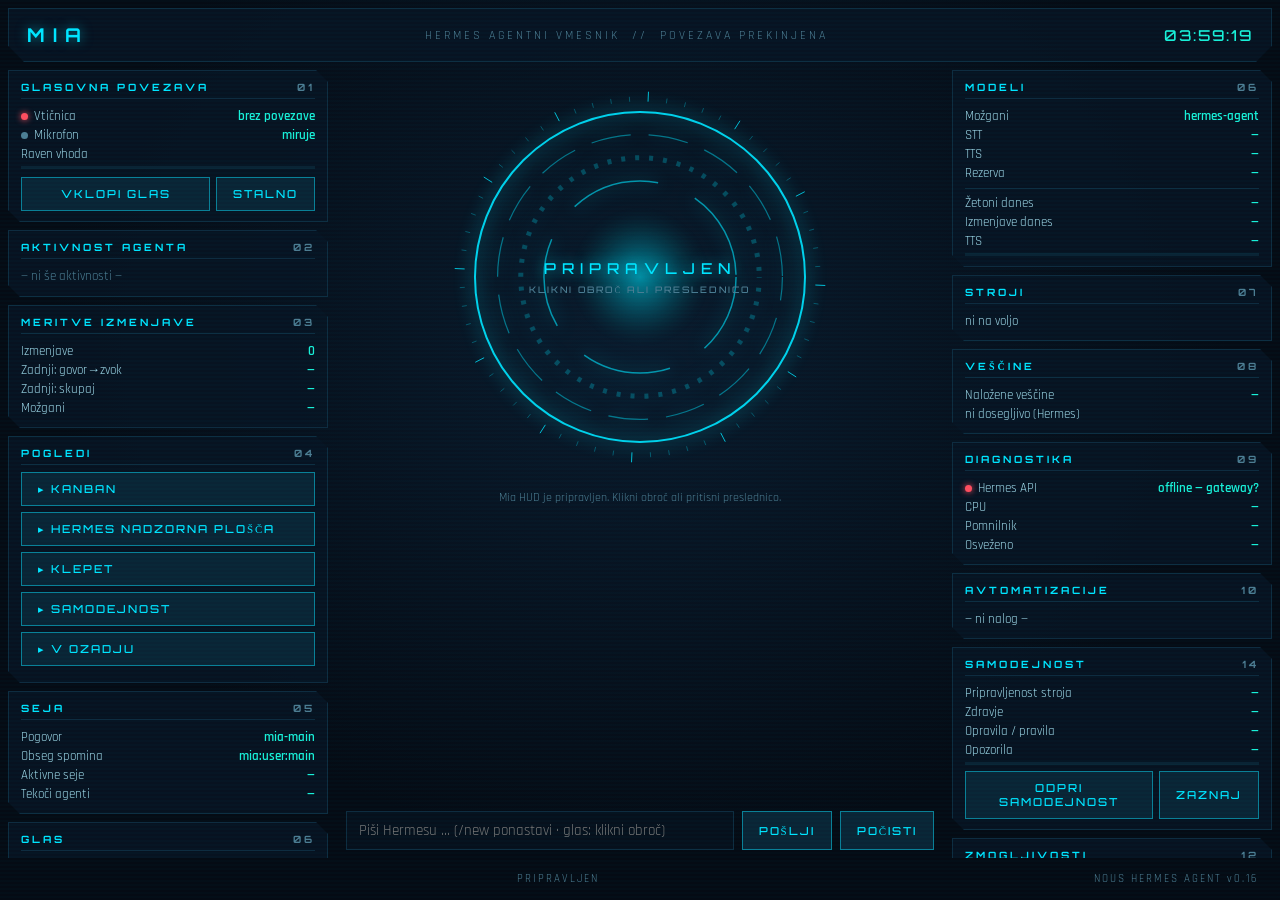
==== server/hud/index.html @ 39a598ee "Background: find and close panels/windows the server did not track A media panel lives in the browse" ====
<!DOCTYPE html>
<html lang="sl">
<head>
<meta charset="utf-8">
<meta name="viewport" content="width=device-width, initial-scale=1">
<title>MIA</title>
<meta name="apple-mobile-web-app-capable" content="yes">
<meta name="apple-mobile-web-app-status-bar-style" content="black-translucent">
<meta name="apple-mobile-web-app-title" content="MIA">
<meta name="theme-color" content="#050b14">
<link rel="stylesheet" href="fonts/fonts.css">
<style>
:root{
  --bg:#050b14; --panel:#081523cc; --line:#0e2c40;
  --cyan:#00e5ff; --cyan-dim:#0a7f96; --teal:#19f0d8;
  --amber:#ffb300; --red:#ff4d5e; --txt:#9fd8e8; --txt-dim:#4d7d92;
}
*{box-sizing:border-box;margin:0;padding:0}
html,body{height:100%}
body{
  background:radial-gradient(ellipse at 50% 38%, #0a1a2c 0%, var(--bg) 65%);
  color:var(--txt); font-family:'Rajdhani',sans-serif; overflow:hidden;
}
body::after{ /* scanlines */
  content:""; position:fixed; inset:0; pointer-events:none; z-index:9;
  background:repeating-linear-gradient(0deg, transparent 0 2px, #00e5ff05 2px 4px);
}
#grid{display:grid; grid-template-columns:320px 1fr 320px; grid-template-rows:54px 1fr 26px; height:100vh; gap:8px; padding:8px}
header{
  grid-column:1/4; display:flex; align-items:center; justify-content:space-between;
  border:1px solid var(--line); background:var(--panel); padding:0 18px;
  clip-path:polygon(0 0,100% 0,100% 70%,calc(100% - 16px) 100%,16px 100%,0 70%);
}
header h1{font-family:'Orbitron'; font-size:19px; letter-spacing:8px; color:var(--cyan); text-shadow:0 0 12px #00e5ff88}
header .sub{font-size:12px; letter-spacing:3px; color:var(--txt-dim)}
#clock{font-family:'Orbitron'; font-size:15px; letter-spacing:2px; color:var(--teal)}
.col{display:flex; flex-direction:column; gap:8px; overflow-y:auto; scrollbar-width:thin; scrollbar-color:var(--line) transparent}
.panel{
  border:1px solid var(--line); background:var(--panel); padding:10px 12px; position:relative;
  clip-path:polygon(0 0,calc(100% - 12px) 0,100% 12px,100% 100%,12px 100%,0 calc(100% - 12px));
}
.panel h2{
  font-family:'Orbitron'; font-size:10px; letter-spacing:3px; color:var(--cyan);
  border-bottom:1px solid var(--line); padding-bottom:5px; margin-bottom:7px;
  display:flex; justify-content:space-between;
}
.panel h2 .num{color:var(--txt-dim)}
.kv{display:flex; justify-content:space-between; font-size:13px; padding:1.5px 0}
.kv b{color:var(--teal); font-weight:600; text-align:right; max-width:60%; overflow:hidden; text-overflow:ellipsis; white-space:nowrap}
.ok{color:var(--teal)} .warn{color:var(--amber)} .err{color:var(--red)}
.dot{display:inline-block;width:7px;height:7px;border-radius:50%;margin-right:6px;background:var(--txt-dim)}
.dot.on{background:var(--teal); box-shadow:0 0 6px var(--teal)}
.dot.off{background:var(--red); box-shadow:0 0 6px var(--red)}
#center{display:flex; flex-direction:column; align-items:center; justify-content:flex-start; position:relative; overflow:hidden}
#reactorWrap{position:relative; width:min(46vh,440px); height:min(46vh,440px); cursor:pointer; flex-shrink:0}
#reactor{width:100%; height:100%}
#coreState{
  position:absolute; inset:0; display:flex; flex-direction:column; align-items:center; justify-content:center;
  pointer-events:none; font-family:'Orbitron';
}
#coreState .st{font-size:15px; letter-spacing:6px; color:var(--cyan); text-shadow:0 0 14px #00e5ffaa}
#coreState .hint{font-size:9px; letter-spacing:2px; color:var(--txt-dim); margin-top:6px}
#feed{
  width:100%; max-width:680px; flex:1; overflow-y:auto; margin-top:4px; padding:0 10px;
  display:flex; flex-direction:column; gap:6px; scrollbar-width:thin;
}
.msg{font-size:14.5px; line-height:1.35; padding:7px 11px; border:1px solid var(--line); background:#08152399; max-width:88%}
.msg.you{align-self:flex-end; border-color:#205a6e; color:#cfeefb}
.msg.mia{align-self:flex-start; border-left:2px solid var(--cyan)}
.msg.sys{align-self:center; color:var(--txt-dim); font-size:12px; border:none; background:none; padding:2px}
#chatRow{display:flex; gap:8px; width:100%; max-width:680px; padding:8px 10px}
#chatInput{
  flex:1; background:#06101c; border:1px solid var(--line); color:#cfeefb; padding:9px 12px;
  font-family:'Rajdhani'; font-size:15px; outline:none;
}
#chatInput:focus{border-color:var(--cyan-dim); box-shadow:0 0 8px #00e5ff33}
button.btn{
  background:#0a2435; color:var(--cyan); border:1px solid var(--cyan-dim); padding:9px 16px;
  font-family:'Orbitron'; font-size:11px; letter-spacing:2px; cursor:pointer;
}
button.btn:hover{background:#0e3349; box-shadow:0 0 10px #00e5ff44}
button.btn.danger{color:var(--red); border-color:#7a2a33; background:#240a0e}
button.btn.danger:hover{background:#3a0e15; box-shadow:0 0 10px #ff4d5e55}
button.btn.amber{color:var(--amber); border-color:#7a5a1a; background:#241c0a}
#stopBtn{display:none}
#approvals{position:absolute; top:8px; left:50%; transform:translateX(-50%); z-index:20; width:min(560px,92%); display:flex; flex-direction:column; gap:8px}
.appr{border:1px solid var(--amber); background:#1a1305f2; padding:12px 14px;
  box-shadow:0 0 24px #ffb30044; animation:apprIn .25s ease-out}
@keyframes apprIn{from{transform:translateY(-12px);opacity:0}to{transform:none;opacity:1}}
.appr h3{font-family:'Orbitron'; font-size:11px; letter-spacing:3px; color:var(--amber); margin-bottom:6px}
.appr pre{font-size:12px; color:#ffd98a; white-space:pre-wrap; word-break:break-all; max-height:90px; overflow-y:auto; margin-bottom:9px}
.appr .row{display:flex; gap:10px}
#verifyQueue{position:fixed;right:14px;bottom:44px;z-index:30;width:min(430px,92vw);display:flex;flex-direction:column;gap:8px}
.verify{border:1px solid var(--teal);background:#04181af2;padding:10px 12px;
  box-shadow:0 0 18px #19f0d833;clip-path:polygon(0 0,calc(100% - 10px) 0,100% 10px,100% 100%,10px 100%,0 calc(100% - 10px))}
.verify h3{font-family:'Orbitron';font-size:10px;letter-spacing:2px;color:var(--teal);margin-bottom:5px}
.verify .vreq{font-size:13.5px;color:#cfeefb;margin-bottom:3px}
.verify .vresp{font-size:12.5px;color:var(--txt-dim);margin-bottom:4px;max-height:52px;overflow:hidden}
.verify .vmeta{font-size:10.5px;color:var(--cyan-dim);margin-bottom:7px}
.verify .row{display:flex;gap:8px}
.msg.live{opacity:.65; font-style:italic}
/* ---- pop-up viewer (kanban / dashboard) ---- */
#viewer{position:fixed; inset:0; z-index:40; display:none; align-items:center; justify-content:center;
  background:#02060cd9; backdrop-filter:blur(4px)}
#viewer.open{display:flex}
#viewerBox{width:90%; height:90%; position:relative; background:#050b14;
  border:1px solid var(--cyan-dim); box-shadow:0 0 60px #00e5ff2e, inset 0 0 40px #00e5ff08;
  animation:viewIn .32s cubic-bezier(.2,.9,.3,1.2);
  clip-path:polygon(0 0,calc(100% - 22px) 0,100% 22px,100% 100%,22px 100%,0 calc(100% - 22px))}
@keyframes viewIn{from{transform:scale(.88) translateY(20px);opacity:0}to{transform:none;opacity:1}}
#viewerBar{display:flex; align-items:center; justify-content:space-between; height:40px;
  padding:0 14px; border-bottom:1px solid var(--line); background:#081523}
#viewerBar h3{font-family:'Orbitron'; font-size:12px; letter-spacing:4px; color:var(--cyan);
  text-shadow:0 0 10px #00e5ff66}
#viewerBar .vbtns{display:flex; gap:8px}
#viewerIframe{width:100%; height:calc(100% - 40px); border:0; background:#0a1420}
#viewerBox::before,#viewerBox::after{content:""; position:absolute; width:26px; height:26px;
  border:2px solid var(--cyan); pointer-events:none}
#viewerBox::before{top:-2px; left:-2px; border-right:none; border-bottom:none}
#viewerBox::after{bottom:-2px; right:-2px; border-left:none; border-top:none}
.viewBtn{display:block; width:100%; text-align:left; margin-bottom:6px}

/* ---------------- boot sequence ---------------- */
#boot{position:fixed; inset:0; z-index:100; background:#020509; display:flex;
  flex-direction:column; align-items:center; justify-content:center; transition:opacity .7s}
#boot.done{opacity:0; pointer-events:none}
#boot::after{content:""; position:absolute; inset:0; pointer-events:none;
  background:repeating-linear-gradient(0deg, transparent 0 3px, #00e5ff06 3px 6px)}
#bootLogo{font-family:'Orbitron'; font-size:clamp(22px,5vw,38px); letter-spacing:14px;
  color:var(--cyan); text-shadow:0 0 34px #00e5ff99; animation:bootPulse 1.4s ease-in-out infinite}
#bootSub{font-size:11px; letter-spacing:6px; color:var(--txt-dim); margin-top:10px}
#bootLines{margin-top:30px; font-size:13px; letter-spacing:2px; color:var(--txt-dim);
  width:min(360px,80vw); min-height:140px; font-family:'Rajdhani'}
#bootLines div{opacity:0; animation:lineIn .2s forwards; padding:2px 0}
#bootLines div b{color:var(--teal); float:right}
@keyframes lineIn{to{opacity:1}}
@keyframes bootPulse{50%{opacity:.5}}
body.booting .panel, body.booting header, body.booting footer,
body.booting #chatRow, body.booting #reactorWrap, body.booting #feed{opacity:0}
body.booted .panel{animation:panelIn .55s backwards}
body.booted header{animation:panelIn .4s backwards}
@keyframes panelIn{0%{opacity:0; transform:translateY(10px)}55%{opacity:.45}65%{opacity:.95}
  75%{opacity:.35}85%{opacity:1}100%{opacity:1; transform:none}}

/* ---------------- holographic media panels ---------------- */
#holoStage{position:fixed; inset:0; z-index:38; pointer-events:none;
  perspective:1200px; transform-style:preserve-3d; overflow:hidden}
#grid{transition:transform .45s ease, filter .45s ease}
#grid.dolly{transform:scale(1.02); filter:brightness(.7)}
.holo{position:absolute; pointer-events:auto; transform-style:preserve-3d;
  --enterRotY:-20deg; --bankX:0px;
  width:min(62vw,900px); height:min(58vh,540px);
  left:50%; top:45%; translate:-50% -50%;
  background:#081523f2; border:1px solid var(--cyan-dim);
  box-shadow:0 0 40px #00e5ff33, inset 0 0 60px #00e5ff0a;
  clip-path:polygon(0 0,calc(100% - 18px) 0,100% 18px,100% 100%,18px 100%,0 calc(100% - 18px));
  animation:holoApproach .65s cubic-bezier(.34,1.56,.64,1) both}
.holo.pos-left{left:19%; --enterRotY:38deg; --bankX:-55vw; width:min(31vw,480px); height:min(40vh,380px)}
.holo.pos-right{left:81%; --enterRotY:-38deg; --bankX:55vw; width:min(31vw,480px); height:min(40vh,380px)}
@keyframes holoApproach{
  0%{opacity:0; filter:blur(10px) brightness(2.2);
     transform:translateX(var(--bankX)) translateZ(-800px) rotateX(35deg) rotateY(var(--enterRotY)) scale(.3)}
  55%{opacity:.85; filter:blur(2px) brightness(1.45);
     transform:translateX(calc(var(--bankX)*.15)) translateZ(-160px) rotateX(8deg) rotateY(calc(var(--enterRotY)*.35)) scale(.92)}
  100%{opacity:1; filter:none; transform:translateX(0) translateZ(0) rotateX(0) rotateY(0) scale(1)}}
.holo.idle{animation:holoIdle 4s ease-in-out infinite}
@keyframes holoIdle{
  0%,100%{transform:translateY(0); box-shadow:0 0 40px #00e5ff33, inset 0 0 60px #00e5ff0a}
  50%{transform:translateY(-3px); box-shadow:0 0 54px #00e5ff4d, inset 0 0 60px #00e5ff14}}
.holo.dismiss{animation:holoDismiss .6s cubic-bezier(.55,0,.85,.36) both}
.holo.dismiss .holoContentWrap{filter:saturate(0) brightness(1.6) contrast(1.4)}
@keyframes holoDismiss{
  0%{opacity:1; transform:none; filter:none}
  35%{opacity:.9; filter:blur(1px) brightness(1.5)}
  100%{opacity:0; filter:blur(14px);
    transform:translateX(calc(var(--bankX)*-.3)) translateZ(-900px) rotateX(-25deg) rotateY(calc(var(--enterRotY)*-1)) scale(.25)}}
.holoFrame{position:absolute; inset:0; width:100%; height:100%; pointer-events:none}
.holoFrame rect{fill:none; stroke:var(--cyan); stroke-width:1.5; opacity:.9;
  stroke-dasharray:100; stroke-dashoffset:100; animation:holoTrace .5s linear .15s forwards}
@keyframes holoTrace{to{stroke-dashoffset:0}}
.holoFrame path{fill:none; stroke:var(--cyan); stroke-width:2.5; opacity:0;
  filter:drop-shadow(0 0 5px var(--cyan)); animation:holoCorner .12s steps(2) .55s forwards}
@keyframes holoCorner{to{opacity:1}}
.holoBar{position:absolute; top:0; left:0; right:0; height:30px; z-index:3; display:flex;
  align-items:center; justify-content:space-between; padding:0 12px;
  border-bottom:1px solid var(--line); background:#08152399;
  font-family:'Orbitron'; font-size:10px; letter-spacing:3px; color:var(--cyan)}
.holoBar .hx{cursor:pointer; color:var(--red); font-size:13px; padding:0 4px}
.holoContentWrap{position:absolute; inset:30px 8px 8px 8px; opacity:0;
  animation:holoBodyIn .3s steps(3) .35s forwards; overflow:hidden; background:#050b14}
@keyframes holoBodyIn{0%{opacity:0}45%{opacity:.35}70%{opacity:.85}100%{opacity:1}}
.holoContent{width:100%; height:100%; border:0; object-fit:contain; background:#050b14}
.holoHex{position:absolute; inset:30px 8px 8px 8px; pointer-events:none; opacity:.5;
  background:url("data:image/svg+xml,%3Csvg xmlns='http://www.w3.org/2000/svg' width='28' height='32'%3E%3Cpath d='M14 1 27 8.5v15L14 31 1 23.5v-15z' fill='none' stroke='%2300e5ff' stroke-opacity='.3'/%3E%3C/svg%3E");
  animation:holoHexOut .4s ease .65s forwards}
@keyframes holoHexOut{to{opacity:0}}
.holoScan{position:absolute; inset:30px 8px 8px 8px; pointer-events:none; z-index:2; opacity:0;
  background:linear-gradient(180deg, transparent 0%, #00e5ff22 44%, #00e5ffbb 50%, #00e5ff22 56%, transparent 100%);
  background-size:100% 300%; animation:holoScanSweep .42s linear .33s}
@keyframes holoScanSweep{0%{opacity:1; background-position:0 -100%}100%{opacity:0; background-position:0 200%}}
.holoChroma{position:absolute; inset:0; pointer-events:none; z-index:2; mix-blend-mode:screen;
  opacity:0; animation:holoChromaFlick .38s steps(4) .35s}
.holoChroma.c1{box-shadow:inset 0 0 0 2px #ff00ff66; transform:translateX(2px)}
.holoChroma.c2{box-shadow:inset 0 0 0 2px #00ffff66; transform:translateX(-2px)}
@keyframes holoChromaFlick{0%{opacity:.85}60%{opacity:.4}100%{opacity:0}}
.holoBoot{position:absolute; right:12px; bottom:8px; z-index:3; pointer-events:none;
  font-family:monospace; font-size:9px; line-height:1.3; color:var(--teal);
  text-align:right; opacity:.85; transition:opacity .6s}

/* ---------------- mobile / narrow screens ---------------- */
@media (max-width:880px){
  .holo,.holo.pos-left,.holo.pos-right{width:94vw; height:50vh; left:50%}
  body{overflow-y:auto; overflow-x:hidden}
  #grid{display:flex; flex-direction:column; height:auto; min-height:100dvh; gap:8px}
  header{position:sticky; top:0; z-index:15; flex-shrink:0}
  header h1{font-size:15px; letter-spacing:4px}
  header .sub{display:none}
  #clock{font-size:12px}
  #center{order:1; min-height:0}
  #reactorWrap{width:min(62vw,260px); height:min(62vw,260px)}
  #coreState .st{font-size:12px; letter-spacing:4px}
  #coreState .hint{font-size:8px}
  #feed{max-height:34dvh; min-height:90px}
  .col{order:2; overflow:visible; flex-shrink:0}
  .col:last-of-type{order:3}
  footer{order:4; flex-shrink:0; padding:6px 14px}
  #viewerBox{width:97%; height:94%}
  #approvals{width:94%}
}
#activity{max-height:150px; overflow-y:auto; font-size:12.5px}
#activity div{padding:2px 0; color:var(--txt-dim)}
#activity div b{color:var(--amber)}
#skillsList,#jobsList{max-height:130px; overflow-y:auto; font-size:12.5px}
#toolsetList{max-height:170px; overflow-y:auto; scrollbar-width:thin}
#skillsList div,#jobsList div{padding:1.5px 0; white-space:nowrap; overflow:hidden; text-overflow:ellipsis}
footer{
  grid-column:1/4; display:flex; align-items:center; justify-content:space-between;
  font-size:11px; letter-spacing:2px; color:var(--txt-dim); padding:0 14px;
}
.bar{height:3px; background:#0a2435; margin-top:3px}
.bar i{display:block; height:100%; background:linear-gradient(90deg,var(--cyan-dim),var(--cyan)); width:0%; transition:width .4s}

/* ---------------- calibration overlay ---------------- */
#calibOverlay{position:fixed;inset:0;z-index:120;display:none;align-items:center;justify-content:center;
  background:rgba(2,5,9,.82);backdrop-filter:blur(4px)}
#calibOverlay.open{display:flex}
#calibBox{width:min(560px,92vw);border:1px solid var(--cyan-dim);background:#06111df2;padding:22px 24px;
  box-shadow:0 0 40px #00e5ff33;clip-path:polygon(0 0,calc(100% - 16px) 0,100% 16px,100% 100%,16px 100%,0 calc(100% - 16px))}
#calibBox h3{font-family:'Orbitron';font-size:13px;letter-spacing:4px;color:var(--cyan);margin-bottom:10px}
#calibStage{font-family:'Orbitron';font-size:11px;letter-spacing:2px;color:var(--teal);margin-bottom:8px}
#calibPrompt{font-size:17px;line-height:1.4;color:#cfeefb;margin-bottom:12px}
#calibMeta{font-size:12px;color:var(--txt-dim);margin-top:8px}
#calibBox .bar{height:7px;margin-top:12px}
#calibBox .row{display:flex;gap:8px;margin-top:16px}
</style>
</head>
<body>
<div id="pinGate" style="display:none; position:fixed; inset:0; z-index:200; background:#020509f2;
  flex-direction:column; align-items:center; justify-content:center; gap:14px">
  <div style="font-family:'Orbitron'; font-size:18px; letter-spacing:8px; color:var(--cyan); text-shadow:0 0 20px #00e5ff88">KODA DOSTOPA</div>
  <input id="pinInput" type="password" autocomplete="off" style="background:#06101c; border:1px solid var(--cyan-dim);
    color:#cfeefb; padding:10px 14px; font-family:'Orbitron'; font-size:16px; letter-spacing:4px; text-align:center; width:240px; outline:none">
  <button class="btn" id="pinBtn">PRIJAVA</button>
  <div id="pinMsg" style="font-size:12px; color:var(--txt-dim); letter-spacing:2px">&nbsp;</div>
</div>
<div id="boot">
  <div id="bootLogo">MIA</div>
  <div id="bootSub">HERMES NEVRALNI VMESNIK</div>
  <div id="bootLines"></div>
</div>
<div id="grid">
  <header>
    <h1>MIA</h1>
    <div class="sub">HERMES AGENTNI VMESNIK &nbsp;//&nbsp; <span id="connState">POVEZAVA PREKINJENA</span></div>
    <div id="clock">--:--:--</div>
  </header>

  <!-- LEFT COLUMN -->
  <div class="col">
    <div class="panel"><h2><span>GLASOVNA POVEZAVA</span><span class="num">01</span></h2>
      <div class="kv"><span><span class="dot" id="wsDot"></span>Vtičnica</span><b id="wsState">brez povezave</b></div>
      <div class="kv"><span><span class="dot" id="micDot"></span>Mikrofon</span><b id="micState">miruje</b></div>
      <div class="kv"><span>Raven vhoda</span><b>&nbsp;</b></div>
      <div class="bar"><i id="levelBar"></i></div>
      <div style="margin-top:8px; display:flex; gap:6px">
        <button class="btn" id="talkBtn" style="flex:1">VKLOPI GLAS</button>
        <button class="btn" id="contBtn" title="neprestano poslušanje z budnico »Mia«">STALNO</button>
        <button class="btn danger" id="stopBtn">■ USTAVI</button>
      </div>
    </div>
    <div class="panel"><h2><span>AKTIVNOST AGENTA</span><span class="num">02</span></h2>
      <div id="activity"><div>— ni še aktivnosti —</div></div>
    </div>
    <div class="panel"><h2><span>MERITVE IZMENJAVE</span><span class="num">03</span></h2>
      <div class="kv"><span>Izmenjave</span><b id="mTurns">0</b></div>
      <div class="kv"><span>Zadnji: govor→zvok</span><b id="mFirst">—</b></div>
      <div class="kv"><span>Zadnji: skupaj</span><b id="mTotal">—</b></div>
      <div class="kv"><span>Možgani</span><b id="mBrain">—</b></div>
    </div>
    <div class="panel"><h2><span>POGLEDI</span><span class="num">04</span></h2>
      <button class="btn viewBtn" onclick="openView('KANBAN','/kanban')">▸ KANBAN</button>
      <button class="btn viewBtn" onclick="openView('HERMES DASHBOARD','/')">▸ HERMES NADZORNA PLOŠČA</button>
      <button class="btn viewBtn" onclick="openView('CHAT','/chat')">▸ KLEPET</button>
      <button class="btn viewBtn" onclick="openView('SAMODEJNOST','/hud/autonomy.html')">▸ SAMODEJNOST</button>
      <button class="btn viewBtn" onclick="openView('V OZADJU','/hud/background.html')">▸ V OZADJU</button>
    </div>
    <div class="panel"><h2><span>SEJA</span><span class="num">05</span></h2>
      <div class="kv"><span>Pogovor</span><b>mia-main</b></div>
      <div class="kv"><span>Obseg spomina</span><b>mia:user:main</b></div>
      <div class="kv"><span>Aktivne seje</span><b id="hSessions">—</b></div>
      <div class="kv"><span>Tekoči agenti</span><b id="hAgents">—</b></div>
    </div>
    <div class="panel"><h2><span>GLAS</span><span class="num">06</span></h2>
      <div style="padding:8px 2px 2px">
        <input type="range" id="pitchSlider" min="70" max="240" step="2" value="88"
               style="width:100%;accent-color:var(--amber);cursor:pointer">
        <div style="display:flex;justify-content:space-between;align-items:baseline;
                    font-family:'Rajdhani';font-size:12px;color:var(--txt-dim);margin-top:4px">
          <span>70 Hz</span>
          <b id="pitchVal" style="color:var(--amber);font-size:14px;letter-spacing:1px">88 Hz · izvirni</b>
          <span>240 Hz</span>
        </div>
        <div style="font-family:'Rajdhani';font-size:11px;color:var(--txt-dim);margin-top:2px">
          velja od naslednjega stavka naprej
        </div>
      </div>
    </div>
  </div>

  <!-- CENTER -->
  <div id="center">
    <div id="approvals"></div>
    <div id="reactorWrap" title="Click to talk">
      <canvas id="reactor"></canvas>
      <div id="coreState"><div class="st" id="stateLabel">PRIPRAVLJEN</div><div class="hint" id="stateHint">KLIKNI OBROČ ALI PRESLEDNICO</div></div>
    </div>
    <div id="feed"></div>
    <div id="chatRow">
      <input id="chatInput" placeholder="Piši Hermesu … (/new ponastavi · glas: klikni obroč)" autocomplete="off">
      <button class="btn" id="sendBtn">POŠLJI</button>
      <button class="btn" id="clearBtn" title="Clear the visible chat (history stays in Hermes)">POČISTI</button>
    </div>
  </div>

  <!-- RIGHT COLUMN -->
  <div class="col">
    <div class="panel"><h2><span>MODELI</span><span class="num">06</span></h2>
      <div class="kv"><span>Možgani</span><b id="mBrainName">hermes-agent</b></div>
      <div class="kv"><span>STT</span><b id="mStt">—</b></div>
      <div class="kv"><span>TTS</span><b id="mTts">—</b></div>
      <div class="kv" id="mFallbackRow"><span>Rezerva</span><b id="mFallback">—</b></div>
      <div style="border-top:1px solid var(--line); margin:6px 0 4px"></div>
      <div class="kv"><span>Žetoni danes</span><b id="uTok">—</b></div>
      <div class="kv" id="uCostRow" style="display:none"><span>Ocena stroškov danes</span><b id="uCost">—</b></div>
      <div class="kv"><span>Izmenjave danes</span><b id="uTurns">—</b></div>
      <div class="kv"><span>TTS</span><b id="uTts">—</b></div>
      <div class="bar"><i id="ttsBar"></i></div>
    </div>
    <div class="panel"><h2><span>STROJI</span><span class="num">07</span></h2>
      <div id="machinesList"><div class="kv"><span>nalaganje …</span></div></div>
    </div>
    <div class="panel"><h2><span>VEŠČINE</span><span class="num">08</span></h2>
      <div class="kv"><span>Naložene veščine</span><b id="skillCount">—</b></div>
      <div id="skillsList"></div>
    </div>
    <div class="panel"><h2><span>DIAGNOSTIKA</span><span class="num">09</span></h2>
      <div class="kv"><span><span class="dot" id="apiDot"></span>Hermes API</span><b id="apiState">—</b></div>
      <div class="kv"><span>CPU</span><b id="hCpu">—</b></div>
      <div class="kv"><span>Pomnilnik</span><b id="hMem">—</b></div>
      <div class="kv"><span>Osveženo</span><b id="hWhen">—</b></div>
    </div>
    <div class="panel"><h2><span>AVTOMATIZACIJE</span><span class="num">10</span></h2>
      <div id="jobsList"><div>— ni nalog —</div></div>
    </div>
    <div class="panel"><h2><span>SAMODEJNOST</span><span class="num">14</span></h2>
      <div class="kv"><span>Pripravljenost stroja</span><b id="autoScore">—</b></div>
      <div class="kv"><span>Zdravje</span><b id="autoHealth">—</b></div>
      <div class="kv"><span>Opravila / pravila</span><b id="autoJobs">—</b></div>
      <div class="kv"><span>Opozorila</span><b id="autoAlerts">—</b></div>
      <div class="bar"><i id="autoBar" style="width:0%"></i></div>
      <div style="display:flex;gap:6px;margin-top:6px">
        <button class="btn" style="flex:1" onclick="openView('SAMODEJNOST','/hud/autonomy.html')">ODPRI SAMODEJNOST</button>
        <button class="btn" id="autoRefreshBtn" title="znova zaznaj stroj in osveži urnik">ZAZNAJ</button>
      </div>
    </div>
    <div class="panel"><h2><span>ZMOGLJIVOSTI</span><span class="num">12</span></h2>
      <div class="kv"><span>Potrjene/naučene</span><b id="capConfirmed">—</b></div>
      <div class="kv"><span>Zaznane</span><b id="capDetected">—</b></div>
      <div class="kv"><span>Prazne</span><b id="capEmpty">—</b></div>
      <div class="kv"><span>Nepodprte</span><b id="capUnsupported">—</b></div>
      <div class="bar"><i id="capBar" style="width:0%"></i></div>
      <div style="display:flex;gap:6px;margin-top:6px">
        <button class="btn" style="flex:1" onclick="openView('ZMOGLJIVOSTI','/hud/capabilities.html')">ODPRI SEZNAM</button>
        <button class="btn" id="capRefreshBtn" title="znova zaznaj orodja">OSVEŽI</button>
      </div>
    </div>
    <div class="panel"><h2><span>NASTAVITVE</span><span class="num">13</span></h2>
      <div class="kv"><span>Stroga budnica</span><b id="setStrict">—</b></div>
      <div class="kv"><span>Prag govorca</span><b id="setThreshold">—</b></div>
      <div class="kv"><span>Preverjanje</span><b id="setVerify">—</b></div>
      <div class="kv"><span>Kalibracija</span><b id="setCalib">—</b></div>
      <div style="display:flex;gap:6px;margin-top:6px">
        <button class="btn" style="flex:1" onclick="openView('NASTAVITVE','/hud/settings.html')">ODPRI NASTAVITVE</button>
        <button class="btn" id="setCalibBtn" title="kalibriraj glas po oddaljenosti">KALIBRIRAJ</button>
      </div>
    </div>
    <div class="panel"><h2><span>SPOMIN IN ZNANJE</span><span class="num">11</span></h2>
      <div class="kv"><span>Epizode</span><b id="lEpisodes">—</b></div>
      <div class="kv"><span>Recepti</span><b id="lRecipes">—</b></div>
      <div class="kv"><span>Napake</span><b id="lMistakes">—</b></div>
      <div class="kv"><span>Navade</span><b id="lHabits">—</b></div>
      <div class="kv"><span>Veščine</span><b id="lSkills">—</b></div>
      <div class="kv"><span>Za potrditev</span><b id="lPending">—</b></div>
      <div id="lTop" style="font-size:12.5px;max-height:86px;overflow-y:auto;margin-top:4px;color:var(--txt-dim)">—</div>
      <div style="display:flex;gap:6px;margin-top:6px">
        <button class="btn" style="flex:1" onclick="openView('ZNANJE','/hud/learning.html')">ODPRI ZNANJE</button>
        <button class="btn" id="lMineBtn" title="takoj izkoplji navade in osveži indeks">OSVEŽI</button>
      </div>
    </div>
  </div>

  <div id="holoStage"></div>

  <div id="calibOverlay">
    <div id="calibBox">
      <h3>KALIBRACIJA GLASU PO ODDALJENOSTI</h3>
      <div id="calibStage">—</div>
      <div id="calibPrompt">Mia se mora naučiti tvoj glas od blizu, s sredine sobe in od daleč.</div>
      <div class="bar"><i id="calibBar" style="width:0%"></i></div>
      <div id="calibMeta">—</div>
      <div class="row">
        <button class="btn" id="calibStart">ZAČNI KALIBRACIJO</button>
        <button class="btn danger" id="calibCancel">PREKINI</button>
      </div>
    </div>
  </div>

  <div id="verifyQueue"></div>

  <div id="viewer">
    <div id="viewerBox">
      <div id="viewerBar">
        <h3 id="viewerTitle">KANBAN</h3>
        <div class="vbtns">
          <button class="btn" id="viewerPop">ODPRI ZAVIHEK</button>
          <button class="btn danger" id="viewerClose">✕ CLOSE</button>
        </div>
      </div>
      <iframe id="viewerIframe" src="about:blank" title="view"></iframe>
    </div>
  </div>

  <footer>
    <span></span>
    <span id="footMsg">PRIPRAVLJEN</span>
    <span>NOUS HERMES AGENT v0.16</span>
  </footer>
</div>

<script>
"use strict";
/* ============================== state ============================== */
const CONV = "mia-main";
let ws=null, wsReady=false, capturing=false, continuous=false, state="standby";
let autoListen=true;  // continuous listening re-arms itself on every (re)connect until the user turns it off
let lastFrameAt=0, micWarned=false;
let audioCtx=null, workletNode=null, mediaStream=null, srcNode=null;
let playhead=0, activeSources=[], leftoverByte=null, audioArrived=false;
let level=0, turns=0;

const $=id=>document.getElementById(id);
const esc=v=>String(v??"").replace(/[&<>"']/g,c=>({"&":"&amp;","<":"&lt;",">":"&gt;",'"':"&quot;","'":"&#39;"}[c]));
const feed=$("feed");

/* ============================== clock ============================== */
setInterval(()=>{const d=new Date();$("clock").textContent=d.toTimeString().slice(0,8)},500);

/* ============================== reactor ============================ */
const cv=$("reactor"), ctx=cv.getContext("2d");
const RDPR=Math.min(window.devicePixelRatio||1,2);
function sizeCanvas(){const r=cv.parentElement.getBoundingClientRect();cv.width=r.width*RDPR;cv.height=r.height*RDPR}
sizeCanvas(); addEventListener("resize",sizeCanvas);
let rot=0;
const STATE_STYLE={
  standby:{speed:.15,color:"#00e5ff",glow:18,pulse:0},
  listening:{speed:.5,color:"#19f0d8",glow:30,pulse:1},
  thinking:{speed:1.6,color:"#ffb300",glow:26,pulse:.4},
  tool:{speed:2.4,color:"#ffb300",glow:32,pulse:.6},
  speaking:{speed:.7,color:"#00e5ff",glow:34,pulse:.8},
  error:{speed:.05,color:"#ff4d5e",glow:22,pulse:0},
};
function drawRing(cx,cy,r,w,color,alpha,dash,offset){
  ctx.beginPath(); ctx.strokeStyle=color; ctx.globalAlpha=alpha; ctx.lineWidth=w;
  if(dash)ctx.setLineDash(dash); else ctx.setLineDash([]);
  ctx.lineDashOffset=offset||0;
  ctx.arc(cx,cy,r,0,Math.PI*2); ctx.stroke(); ctx.globalAlpha=1; ctx.setLineDash([]);
}
function frame(t){
  requestAnimationFrame(frame);
  if(document.hidden)return;
  const s=STATE_STYLE[state]||STATE_STYLE.standby;
  rot+=s.speed;
  const W=cv.width,H=cv.height,cx=W/2,cy=H/2;
  const base=Math.min(W,H)*0.40;
  ctx.clearRect(0,0,W,H);
  ctx.shadowColor=s.color; ctx.shadowBlur=s.glow*RDPR;
  const pulse=1+Math.sin(t/300)*0.012*(1+s.pulse*3)+(state==="listening"?level*0.10:0);
  drawRing(cx,cy,base*pulse,2*RDPR,s.color,.9);
  drawRing(cx,cy,base*.86,1.2*RDPR,s.color,.45,[40,18],rot*2);
  drawRing(cx,cy,base*.72,5*RDPR,s.color,.25,[4,10],-rot*3);
  drawRing(cx,cy,base*.58,1.5*RDPR,s.color,.6,[90,40],rot*1.2);
  // ticks
  ctx.shadowBlur=0;
  for(let i=0;i<60;i++){
    const a=(i/60)*Math.PI*2+rot/180;
    const r1=base*1.06,r2=base*(i%5===0?1.12:1.09);
    ctx.beginPath(); ctx.strokeStyle=s.color; ctx.globalAlpha=i%5===0?.8:.3;
    ctx.lineWidth=RDPR;
    ctx.moveTo(cx+Math.cos(a)*r1,cy+Math.sin(a)*r1);
    ctx.lineTo(cx+Math.cos(a)*r2,cy+Math.sin(a)*r2); ctx.stroke();
  }
  ctx.globalAlpha=1;
  // core
  ctx.shadowColor=s.color; ctx.shadowBlur=40*RDPR;
  const g=ctx.createRadialGradient(cx,cy,0,cx,cy,base*.42);
  g.addColorStop(0,s.color+"55"); g.addColorStop(1,"transparent");
  ctx.fillStyle=g; ctx.beginPath(); ctx.arc(cx,cy,base*.42,0,Math.PI*2); ctx.fill();
  ctx.shadowBlur=0;
}
requestAnimationFrame(frame);

function setState(st,label,hint){
  state=st;
  $("stateLabel").textContent=label;
  if(hint!==undefined)$("stateHint").textContent=hint;
}

/* ============================== feed =============================== */
function addMsg(cls,text){
  const d=document.createElement("div"); d.className="msg "+cls; d.textContent=text;
  feed.appendChild(d); feed.scrollTop=feed.scrollHeight;
  while(feed.children.length>80)feed.removeChild(feed.firstChild);
  return d;
}
function addActivity(text,toolName,preview){
  const a=$("activity");
  if(a.firstChild&&a.firstChild.textContent.startsWith("—"))a.innerHTML="";
  const d=document.createElement("div");
  const esc=s=>String(s||"").replace(/[<>&]/g,c=>({"<":"&lt;",">":"&gt;","&":"&amp;"}[c]));
  d.innerHTML=toolName?`▸ tool <b>${esc(toolName)}</b> <span style="opacity:.7">${esc((preview||"").slice(0,60))}</span>`:`▸ ${esc(text)}`;
  a.prepend(d); while(a.children.length>40)a.removeChild(a.lastChild);
}

/* live partial transcript bubble */
let liveEl=null, currentRun=null;
function showLive(text){
  if(!text)return;
  if(!liveEl){liveEl=addMsg("you live","");}
  liveEl.textContent=text; feed.scrollTop=feed.scrollHeight;
}
function clearLive(){ if(liveEl){liveEl.remove(); liveEl=null;} }
function showStop(on){ $("stopBtn").style.display=on?"block":"none"; }
function stopRun(){
  stopPlayback();
  if(wsReady)ws.send(JSON.stringify({type:"stop_run"}));
  showStop(false);
}

/* approval cards */
function showApproval(e){
  const data=e.data||{};
  const esc=s=>String(s||"").replace(/[<>&]/g,c=>({"<":"&lt;",">":"&gt;","&":"&amp;"}[c]));
  const id=data.approval_id||data.id||"";
  const desc=data.preview||data.command||data.description||JSON.stringify(data).slice(0,300);
  const card=document.createElement("div"); card.className="appr";
  card.innerHTML=`<h3>⚠ POTREBNA ODOBRITEV</h3><pre>${esc(desc)}</pre>
    <div class="row"><button class="btn">DOVOLI</button><button class="btn danger">ZAVRNI</button></div>`;
  const [allowB,denyB]=card.querySelectorAll("button");
  const send=dec=>{ if(wsReady)ws.send(JSON.stringify({type:"approval_decision",run_id:e.run_id||currentRun,approval_id:id,decision:dec})); card.remove(); };
  allowB.onclick=()=>send("allow"); denyB.onclick=()=>send("deny");
  $("approvals").appendChild(card);
  addActivity("approval requested");
}

/* ============================== calibration ======================== */
let calibActive=false, calibTimer=null, calibGotState=false;
function showCalib(show){ $("calibOverlay").classList.toggle("open",!!show); }
function calibPromptUI(e){
  calibGotState=true;
  capturing=false;
  $("calibStage").textContent=(e.label||e.stage||"—").toUpperCase();
  $("calibPrompt").textContent=e.prompt||"";
  $("calibBar").style.width="0%";
  $("calibMeta").textContent="Mia govori … poslušaj in počakaj na znak GOVORI ZDAJ.";
  $("calibStart").style.display="none";
  $("calibCancel").style.display="";
  calibActive=true; showCalib(true);
  if(calibTimer){clearInterval(calibTimer);calibTimer=null}
  setState("speaking","KALIBRACIJA","MIA GOVORI — POČAKAJ");
}
function calibCaptureUI(e){
  calibGotState=true;
  capturing=true;
  $("calibStage").textContent="GOVORI ZDAJ — "+(e.label||e.stage||"").toUpperCase();
  $("calibPrompt").textContent=e.prompt||"";
  $("calibStart").style.display="none";
  $("calibCancel").style.display="";
  calibActive=true; showCalib(true);
  if(calibTimer)clearInterval(calibTimer);
  const secs=Number(e.seconds||0), started=Date.now();
  const tick=()=>{
    if(!calibActive||!capturing){clearInterval(calibTimer);calibTimer=null;return}
    const p=secs?Math.min(100,Math.round((Date.now()-started)/(secs*1000)*100)):0;
    $("calibBar").style.width=p+"%";
    $("calibMeta").textContent=`posnetek ${e.index||"?"} / ${e.total||"?"} · ${secs} s · ${p}%`;
  };
  tick();
  if(secs>0)calibTimer=setInterval(tick,100);
  setState("listening","KALIBRACIJA","GOVORI ZDAJ");
}
async function startCalibration(){
  showCalib(true);
  $("calibStart").style.display="none";
  $("calibCancel").style.display="";
  $("calibStage").textContent="PRIPRAVLJAM …";
  $("calibPrompt").textContent="Preverjam mikrofon in strežnik …";
  $("calibMeta").textContent="Počakaj trenutek.";
  if(!wsReady){
    $("calibStage").textContent="STREŽNIK NI POVEZAN";
    $("calibPrompt").textContent="Glasovni strežnik ni povezan. Preveri, da Mia teče, in osveži stran (Ctrl+Shift+R).";
    $("calibStart").style.display="";
    return;
  }
  try{await initMic()}catch(err){
    $("calibStage").textContent="MIKROFON NI NA VOLJO";
    $("calibPrompt").textContent="Brskalnik ni dovolil mikrofona: "+err.message;
    $("calibStart").style.display="";
    return;
  }
  if(continuous){ try{ws.send(JSON.stringify({type:"stop"}))}catch{}; continuous=false; }
  stopPlayback();
  capturing=false;
  calibGotState=false;
  calibActive=true;
  try{ ws.send(JSON.stringify({type:"calibration_start"})); }
  catch(err){
    calibActive=false; capturing=false;
    $("calibStage").textContent="NAPAKA POVEZAVE";
    $("calibPrompt").textContent="Ukaza nisem mogla poslati: "+err.message;
    $("calibStart").style.display="";
    return;
  }
  $("calibMeta").textContent="Mia bo govorila; ti ponavljaj za njo.";
  setTimeout(()=>{
    if(calibActive && !calibGotState){
      $("calibStage").textContent="NI ODGOVORA STREŽNIKA";
      $("calibPrompt").textContent="Mia se ni odzvala v 8 s. Najverjetneje teče stara različica strežnika. Zaženi: ./stop-mia.sh && ./start-mia.sh, nato osveži stran.";
      $("calibStart").style.display="";
    }
  },8000);
}
function cancelCalibration(){
  try{ws.send(JSON.stringify({type:"calibration_cancel"}))}catch{}
  calibActive=false; capturing=false;
  if(calibTimer){clearInterval(calibTimer);calibTimer=null}
  showCalib(false);
  setState("standby","PRIPRAVLJEN");
  setTimeout(()=>maybeAutoListen(),600);
}
async function checkCalibration(){
  try{
    const c=await (await fetch("/api/voice/calibration")).json();
    const gate=c.gate||{};
    if(c.required && !gate.distance_enrolled){
      calibPromptUI({label:"GLAS ŠE NI KALIBRIRAN",prompt:"Klikni ZAČNI KALIBRACIJO. Mia te bo vodila skozi tri oddaljenosti in si tvoj glas trajno zapomnila.",index:0,total:0,seconds:0,captured_bytes:0,target_bytes:1});
      $("calibStart").style.display="";
      $("calibCancel").style.display="";
      $("calibMeta").textContent=gate.enrolled?"obstaja stari profil brez oddaljenosti":"profila še ni";
    }
  }catch{}
}
if($("calibStart"))$("calibStart").onclick=startCalibration;
if($("calibCancel"))$("calibCancel").onclick=cancelCalibration;

/* ============================== verification ======================= */
const verifySeen=new Set();
function showVerify(e){
  const id=String(e.episode_id||e.id||"");
  if(!id||verifySeen.has(id))return;
  verifySeen.add(id);
  const card=document.createElement("div"); card.className="verify"; card.dataset.id=id;
  const tools=(e.tools||[]).map(t=>typeof t==="string"?t:(t.name||"")).filter(Boolean).join(" · ");
  card.innerHTML=`<h3>✓ JE BILO PRAVILNO?</h3>
    <div class="vreq">${esc(e.request||"")}</div>
    <div class="vresp">${esc(e.response||"")}</div>
    <div class="vmeta">${esc(tools||"brez orodij")}</div>
    <div class="row"><button class="btn">PRAVILNO</button><button class="btn danger">NAPAKA</button></div>`;
  const [okB,badB]=card.querySelectorAll("button");
  const send=async verdict=>{
    try{await fetch("/api/learning/verify",{method:"POST",headers:{"Content-Type":"application/json"},
      body:JSON.stringify({episode_id:Number(id),verdict,note:"HUD potrditev"})});}catch{}
    card.remove(); refreshLearning(); refreshVerifyQueue();
  };
  okB.onclick=()=>send("positive"); badB.onclick=()=>send("negative");
  $("verifyQueue").appendChild(card);
}
async function refreshVerifyQueue(){
  try{
    const j=await (await fetch("/api/learning/pending?limit=6")).json();
    (j.episodes||[]).forEach(e=>showVerify(e));
    const n=(j.episodes||[]).length;
    if($("lPending"))$("lPending").textContent=n;
  }catch{}
}
/* ============================== websocket ========================== */
function wsUrl(){return (location.protocol==="https:"?"wss://":"ws://")+location.host+"/ws"}
function connect(){
  ws=new WebSocket(wsUrl()); ws.binaryType="arraybuffer";
  ws.onopen=()=>{wsReady=true;$("wsDot").className="dot on";$("wsState").textContent="povezan";$("connState").textContent="POVEZAVA VZPOSTAVLJENA";$("footMsg").textContent="GLASOVNI STREŽNIK POVEZAN";reportPanels();maybeAutoListen()};
  ws.onclose=ev=>{wsReady=false;continuous=false;capturing=false;
    if($("contBtn")){$("contBtn").textContent="STALNO";}
    $("wsDot").className="dot off";$("wsState").textContent="brez povezave";$("connState").textContent="POVEZAVA PREKINJENA";setState("standby","PRIPRAVLJEN");
    const code=ev&&ev.code;
    if(code===4401){
      addMsg("sys","povezava zavrnjena (4401): žeton je napačen ali potekel — prijavi se znova");
      if($("pinMsg"))$("pinMsg").textContent="ŽETON JE POTEKEL ALI NI PRAV — VNESI NOVEGA";
      showPinGate();
      if(calibActive){
        calibActive=false;capturing=false;
        $("calibStage").textContent="PRIJAVA POTREBNA (4401)";
        $("calibPrompt").textContent="Žeton HUD-a ni veljaven. Vnesi nov MIA_HUD_TOKEN ali odpri URL z ?token=…";
        $("calibStart").style.display="";
      }
      return;
    }
    if(calibActive){
      $("calibStage").textContent="POVEZAVA PREKINJENA ("+(code||"?")+")";
      $("calibPrompt").textContent="HUD se znova povezuje. Če se ne poveže v 5 s, preveri, da Mia teče na vratih 8766.";
    }
    setTimeout(connect,3000)};
  ws.onerror=()=>{};
  ws.onmessage=ev=>{
    if(ev.data instanceof ArrayBuffer){playChunk(ev.data);return}
    let e; try{e=JSON.parse(ev.data)}catch{return}
    if(e.type==="summon_panel"){ summonPanel(e); }
    else if(e.type==="dismiss_panels"){ dismissAllPanels(); }
    else if(e.type==="dismiss_panel"){
      document.querySelectorAll(".holo").forEach(p=>{
        if(p.dataset.src===(e.src||"")) dismissPanel(p);
      });
    }
    else if(e.type==="mia_say"){
      // Scheduled reminders are spoken without opening a Hermes turn. Use the
      // browser voice as a fallback when no server TTS audio is attached.
      addMsg("mia",e.text||"");
      try{const u=new SpeechSynthesisUtterance(String(e.text||""));u.lang="sl-SI";u.rate=1;speechSynthesis.speak(u)}catch{}
    }
    else if(e.type==="partial_transcript"){ showLive(e.text); }
    else if(e.type==="transcript"){ clearLive(); if(e.text)addMsg("you",e.text); }
    else if(e.type==="run_started"){ currentRun=e.run_id; showStop(true); }
    else if(e.type==="verify_request"){ showVerify(e); }
    else if(e.type==="calibration_required"){ checkCalibration(); }
    else if(e.type==="calibration_state"){
      if(e.active===false){ calibActive=false; capturing=false; showCalib(false); setState("standby","PRIPRAVLJEN"); }
      else calibPromptUI(e);
    }
    else if(e.type==="calibration_capture"){ calibCaptureUI(e); }
    else if(e.type==="calibration_done"){
      calibActive=false; capturing=false;
      if(calibTimer){clearInterval(calibTimer);calibTimer=null}
      $("calibStage").textContent="KALIBRACIJA SHRANJENA";
      $("calibPrompt").textContent="Tvoj glas je shranjen za bližino, sredino in daljavo.";
      $("calibMeta").textContent=Object.entries(e.samples||{}).map(([k,v])=>`${k}: ${v}`).join(" · ");
      $("calibBar").style.width="100%";
      $("calibCancel").style.display="none";
      setTimeout(()=>{showCalib(false); if(!continuous)startContinuous(true);},1800);
    }
    else if(e.type==="calibration_error"){
      calibActive=false; capturing=false;
      $("calibStage").textContent="NAPAKA";
      $("calibPrompt").textContent=e.error||"Kalibracija ni uspela.";
      $("calibStart").style.display=""; $("calibCancel").style.display="";
      setState("standby","PRIPRAVLJEN");
    }
    else if(e.type==="approval_request"){ showApproval(e); }
    else if(e.type==="agent_status"){
      if(e.state==="thinking"){setState("thinking","OBDELUJEM");showStop(true)}
      else if(e.state==="tool_use"){setState("tool","DELAM");addActivity("",e.tool||"tool",e.preview)}
      else if(e.state==="speaking")setState("speaking","GOVORIM");
      else if(e.state==="listening")setState("listening","POSLUŠAM",continuous?"RECI »MIA …« ALI KAR GOVORI":"KLIKNI ZNOVA ZA POŠILJANJE");
      else if(e.state==="stopped"){setState("standby","PRIPRAVLJEN");showStop(false);stopPlayback();addMsg("sys","izvajanje ustavljeno")}
    }
    else if(e.type==="ignored"){ // hrup brez budnice: diskretno, brez poplavljanja klepeta
      if(continuous&&state==="listening"){
        if(e.reason==="speaker")setState("listening","POSLUŠAM","GLAS NI PREPOZNAN — MIA UBOGA LE TVOJEMU GLASU");
        else setState("listening","POSLUŠAM","RECI »MIA …« · ODGOVOR PRIPRAVIM SAMA");
      }
    }
    else if(e.type==="vad"){
      if(continuous && state==="listening")
        setState("listening", e.state==="speech" ? "SLIŠIM …" : "POSLUŠAM",
                 "GOVORI NARAVNO · ODGOVOR PRIPRAVIM SAMA");
    }
    else if(e.type==="error"){
      clearLive(); addMsg("sys","napaka: "+e.message); setState("standby","PRIPRAVLJEN"); showStop(false);
      if(calibActive){
        calibActive=false; capturing=false;
        $("calibStage").textContent="NAPAKA KALIBRACIJE";
        $("calibPrompt").textContent=e.message||"Strežnik je vrnil napako.";
        $("calibStart").style.display="";
      }
    }
    else if(e.type==="done"){
      currentRun=null; showStop(false);
      const tm=e.timing||{};
      turns++; $("mTurns").textContent=turns;
      if(tm.end_of_speech_to_first_audio_seconds!=null)$("mFirst").textContent=tm.end_of_speech_to_first_audio_seconds+"s";
      if(tm.total_turn_seconds!=null)$("mTotal").textContent=tm.total_turn_seconds+"s";
      $("mBrain").textContent=tm.llm_provider||"—";
      if(tm.response_text)addMsg("mia",tm.response_text);
      setTimeout(()=>{if(state!=="listening")setState("standby","PRIPRAVLJEN")},400);
    }
  };
}
connect();

/* ============================== audio out ========================== */
function ensureCtx(){
  if(!audioCtx){
    try{ audioCtx=new (window.AudioContext||window.webkitAudioContext)({sampleRate:16000}); }
    catch{ audioCtx=new (window.AudioContext||window.webkitAudioContext)(); }
  }
  if(audioCtx.state==="suspended")audioCtx.resume();
}
function playChunk(buf){
  ensureCtx();
  let bytes=new Uint8Array(buf);
  if(leftoverByte!==null){const m=new Uint8Array(bytes.length+1);m[0]=leftoverByte;m.set(bytes,1);bytes=m;leftoverByte=null}
  if(bytes.length%2===1){leftoverByte=bytes[bytes.length-1];bytes=bytes.subarray(0,bytes.length-1)}
  if(!bytes.length)return;
  const i16=new Int16Array(bytes.buffer,bytes.byteOffset,bytes.length/2);
  const f32=new Float32Array(i16.length);
  for(let i=0;i<i16.length;i++)f32[i]=i16[i]/32768;
  const ab=audioCtx.createBuffer(1,f32.length,16000); ab.copyToChannel(f32,0);
  const src=audioCtx.createBufferSource(); src.buffer=ab; src.connect(audioCtx.destination);
  const t=Math.max(audioCtx.currentTime+0.06,playhead);
  src.start(t); playhead=t+ab.duration;
  activeSources.push(src); src.onended=()=>{activeSources=activeSources.filter(x=>x!==src)};
  audioArrived=true;
}
function stopPlayback(){ activeSources.forEach(s=>{try{s.stop()}catch{}}); activeSources=[]; playhead=0; }
window.MiaAudio={delay:()=>Math.max(0,(playhead-(audioCtx?audioCtx.currentTime:0)))};

/* ============================== audio in =========================== */
const workletCode=`
class PCM16K extends AudioWorkletProcessor{
  constructor(){super();this.frac=0;this.acc=0;this.n=0;this.out=[];}
  process(inputs){
    const ch=inputs[0][0]; if(!ch)return true;
    if(sampleRate===16000){            // context already at 16k: pass through
      for(let i=0;i<ch.length;i++){
        const v=Math.max(-1,Math.min(1,ch[i])); this.out.push(v*32767|0);
      }
    }else{                              // averaging (box-filter) downsample
      for(let i=0;i<ch.length;i++){
        this.acc+=ch[i]; this.n++; this.frac+=16000;
        if(this.frac>=sampleRate){ this.frac-=sampleRate;
          const v=Math.max(-1,Math.min(1,this.acc/this.n));
          this.out.push(v*32767|0); this.acc=0; this.n=0; }
      }
    }
    if(this.out.length>=1280){ // 80ms
      const a=new Int16Array(this.out.splice(0,1280));
      this.port.postMessage(a.buffer,[a.buffer]);
    }
    return true;
  }
}
registerProcessor("pcm16k",PCM16K);`;
let workletReady=false;
async function initMic(){
  ensureCtx();
  if(!workletReady){
    const url=URL.createObjectURL(new Blob([workletCode],{type:"application/javascript"}));
    await audioCtx.audioWorklet.addModule(url); workletReady=true;
  }
  if(!mediaStream){
    mediaStream=await navigator.mediaDevices.getUserMedia({audio:{channelCount:1,sampleRate:16000,echoCancellation:true,noiseSuppression:true,autoGainControl:true}});
    srcNode=audioCtx.createMediaStreamSource(mediaStream);
    workletNode=new AudioWorkletNode(audioCtx,"pcm16k");
    // Chrome renders audio graphs pull-based: a worklet with no output path may
    // never run, so sink it through a muted gain node — this is what actually
    // guarantees process() fires and mic frames reach the server.
    const micSink=audioCtx.createGain(); micSink.gain.value=0;
    workletNode.connect(micSink); micSink.connect(audioCtx.destination);
    lastFrameAt=Date.now();
    workletNode.port.onmessage=e=>{
      lastFrameAt=Date.now();
      if(capturing&&wsReady)ws.send(e.data);
      // level meter
      const a=new Int16Array(e.data); let s=0;
      for(let i=0;i<a.length;i+=8)s+=Math.abs(a[i]);
      level=Math.min(1,(s/(a.length/8))/9000);
      if(capturing)$("levelBar").style.width=(level*100).toFixed(0)+"%";
    };
    srcNode.connect(workletNode);
  }
  $("micDot").className="dot on"; $("micState").textContent="pripravljen";
}

/* ============================== talk flow ========================== */
function showAudioBanner(){
  if($("audioBanner"))return;
  const b=document.createElement("div"); b.id="audioBanner";
  b.style.cssText="position:fixed;left:50%;top:18px;transform:translateX(-50%);z-index:99;"
    +"padding:14px 22px;border:1px solid var(--amber);background:rgba(20,10,0,.94);"
    +"color:var(--amber);font-family:'Orbitron';letter-spacing:2px;cursor:pointer;text-align:center";
  b.textContent="▶ KLIKNI ZA AKTIVACIJO MIKROFONA IN ZVOKA";
  b.onclick=async()=>{try{await audioCtx.resume()}catch{}; if(audioCtx.state==="running")b.remove();};
  document.body.appendChild(b);
}

// mic watchdog: continuous mode with no frames = the user is talking to a wall
setInterval(()=>{
  if(!continuous){micWarned=false;return}
  const silent=!lastFrameAt||Date.now()-lastFrameAt>3000;
  if(silent&&!micWarned){
    micWarned=true;
    addMsg("sys","mikrofon ne pošilja zvoka — preveri dovoljenje in izbiro mikrofona v brskalniku");
    $("micState").textContent="NI ZVOKA";
  }else if(!silent&&micWarned){
    micWarned=false;
    addMsg("sys","mikrofon spet pošilja zvok");
    $("micState").textContent="V ŽIVO";
  }
},1500);

function maybeAutoListen(){
  if(!autoListen||continuous||!wsReady||calibActive)return;
  setTimeout(()=>{ if(wsReady&&autoListen&&!continuous)startContinuous(true); },400);
}

async function startContinuous(auto){
  try{await initMic()}catch(err){addMsg("sys","mikrofon blokiran: "+err.message);return}
  stopPlayback();
  ws.send(JSON.stringify({type:"start",sample_rate:16000,format:"pcm_s16le",channels:1,
                          conversation:CONV,mode:"continuous"}));
  capturing=true; continuous=true;
  $("contBtn").textContent="■ STALNO";
  $("talkBtn").textContent="VKLOPI GLAS"; $("micState").textContent="V ŽIVO";
  setState("listening","POSLUŠAM","RECI »MIA …« · ODGOVOR PRIPRAVIM SAMA");
  addMsg("sys",(auto?"samodejno poslušanje vklopljeno":"neprestano poslušanje vklopljeno")+" — reci »Mia …«");
  if(audioCtx&&audioCtx.state==="suspended"){
    // browsers gate AudioContext behind a user gesture; capture waits for one click
    showAudioBanner();
    addMsg("sys","za mikrofon in zvok klikni gumb na vrhu strani (zahteva brskalnika)");
    const resume=()=>{audioCtx&&audioCtx.resume().then(()=>{const b=$("audioBanner");if(b&&audioCtx.state==="running")b.remove();});
      removeEventListener("pointerdown",resume);removeEventListener("keydown",resume)};
    addEventListener("pointerdown",resume); addEventListener("keydown",resume);
  }
}

async function toggleContinuous(){
  if(calibActive){addMsg("sys","najprej dokončaj ali prekini kalibracijo");return}
  if(!wsReady){addMsg("sys","glasovni strežnik ni dosegljiv");return}
  if(continuous){
    autoListen=false;  // manual off wins over auto-rearm until the user re-enables it
    continuous=false; capturing=false;
    try{ws.send(JSON.stringify({type:"stop"}))}catch{}
    $("contBtn").textContent="STALNO";
    $("talkBtn").textContent="VKLOPI GLAS"; $("micState").textContent="pripravljen";
    $("levelBar").style.width="0%";
    setState("standby","PRIPRAVLJEN");
    addMsg("sys","neprestano poslušanje izklopljeno");
    return;
  }
  autoListen=true;
  await startContinuous(false);
}

async function toggleTalk(){
  if(continuous){
    if(state==="thinking"||state==="speaking"||state==="tool"){
      addMsg("sys","Mia odgovarja — počakaj, ali pritisni STOP za prekinitev");
      return;
    }
    try{ws.send(JSON.stringify({type:"flush"}));}catch{}
    addMsg("sys","poslano — Mia obdeluje");
    return;
  }
  if(!wsReady){addMsg("sys","glasovni strežnik ni dosegljiv");return}
  if(capturing){ // stop talking
    capturing=false;
    ws.send(JSON.stringify({type:"stop"}));
    $("talkBtn").textContent="VKLOPI GLAS"; $("micState").textContent="pripravljen"; $("levelBar").style.width="0%";
    setState("thinking","OBDELUJEM");
    return;
  }
  try{await initMic()}catch(err){addMsg("sys","mikrofon blokiran: "+err.message);return}
  stopPlayback();                       // barge-in
  audioArrived=false;
  ws.send(JSON.stringify({type:"start",sample_rate:16000,format:"pcm_s16le",channels:1,conversation:CONV}));
  capturing=true;
  $("talkBtn").textContent="■ USTAVI IN POŠLJI"; $("micState").textContent="V ŽIVO";
  setState("listening","POSLUŠAM","KLIKNI ZNOVA ZA POŠILJANJE");
}
$("talkBtn").onclick=toggleTalk;
$("contBtn").onclick=toggleContinuous;
$("reactorWrap").onclick=toggleTalk;
$("stopBtn").onclick=stopRun;

/* ---- pop-up viewer ---- */
const DASH_PROXY=`https://${location.hostname}:9443`;
function openView(name,path){
  $("viewerTitle").textContent=name;
  $("viewerIframe").src=String(path).startsWith("/hud/")?path:DASH_PROXY+path;
  $("viewer").classList.add("open");
}
function closeView(){
  $("viewer").classList.remove("open");
  $("viewerIframe").src="about:blank";
}
$("viewerClose").onclick=closeView;
$("viewerPop").onclick=()=>{window.open($("viewerIframe").src,"_blank");closeView()};
$("viewer").addEventListener("click",e=>{if(e.target.id==="viewer")closeView()});
addEventListener("keydown",e=>{
  if(e.key!=="Escape")return;
  if(document.querySelector(".holo:not(.dismiss)"))dismissAllPanels();
  else if($("viewer").classList.contains("open"))closeView();
  else stopRun();
});
addEventListener("keydown",e=>{
  if(e.code==="Space"&&document.activeElement!==$("chatInput")){e.preventDefault();toggleTalk()}
});

/* ============================== typed chat ========================= */
async function sendChat(){
  const inp=$("chatInput"); const text=inp.value.trim(); if(!text)return;
  inp.value=""; addMsg("you",text); setState("thinking","OBDELUJEM");
  try{
    const r=await fetch("/api/chat",{method:"POST",headers:{"Content-Type":"application/json"},
      body:JSON.stringify({input:text,conversation:CONV})});
    const j=await r.json();
    if(!r.ok)throw new Error(j.error||r.status);
    (j.tools||[]).forEach(t=>addActivity("",t.name,t.preview));
    addMsg("mia",j.text||"(brez odgovora)");
    if(j.episode_id)showVerify({episode_id:j.episode_id,request:text,response:j.text,tools:(j.tools||[]).map(t=>t.name)});
    if(/^\/(new|reset|clear)\b/i.test(text)){     // slash reset → also clear the visible feed
      setTimeout(()=>{feed.innerHTML="";addMsg("sys","pogovor ponastavljen");},800);
    }
  }catch(err){ addMsg("sys","napaka klepeta: "+err.message); }
  if(state!=="listening")setState("standby","PRIPRAVLJEN");
}
$("sendBtn").onclick=sendChat;
$("clearBtn").onclick=()=>{feed.innerHTML="";addMsg("sys","klepet počiščen (zgodovina ostane v Hermesu — za ponastavitev vpiši /new)");};
$("chatInput").addEventListener("keydown",e=>{if(e.key==="Enter")sendChat()});

/* ============================== widgets ============================ */
async function jget(path){const r=await fetch("/api/hermes"+path);if(!r.ok)throw new Error(r.status);return r.json()}
async function refreshHealth(){
  try{
    const h=await jget("/health/detailed");
    $("apiDot").className="dot on"; $("apiState").textContent="online";
    const st=h.sessions||h.session_stats||{}; const rs=h.resources||{};
    $("hSessions").textContent=st.active??st.total??"ok";
    $("hAgents").textContent=h.running_agents??h.agents??"0";
    let cpu=rs.cpu_percent, mem=rs.memory_percent;
    if(cpu==null||mem==null){                       // newer Hermes has no resources block
      try{const m=await (await fetch("/api/machines")).json();const loc=(m.machines||[])[0]||{};
          if(cpu==null)cpu=loc.cpu; if(mem==null)mem=loc.mem;}catch{}
    }
    $("hCpu").textContent=cpu!=null?Math.round(cpu)+"%":"—";
    $("hMem").textContent=mem!=null?Math.round(mem)+"%":(rs.rss||"—");
    $("hWhen").textContent=new Date().toTimeString().slice(0,8);
  }catch(err){
    $("apiDot").className="dot off";
    $("apiState").textContent=String(err.message||"").includes("401")
      ? "offline — ključ?" : "offline — gateway?";
    $("hCpu").textContent="—"; $("hMem").textContent="—"; $("hWhen").textContent="—";
  }
}
async function refreshSkills(){
  try{
    const s=await jget("/v1/skills"); const list=Array.isArray(s)?s:(s.data||s.skills||[]);
    $("skillCount").textContent=list.length;
    $("skillsList").innerHTML=list.slice(0,14).map(x=>`<div>▸ ${x.name||x}</div>`).join("");
  }catch{ $("skillCount").textContent="—"; $("skillsList").innerHTML="<div>ni dosegljivo (Hermes)</div>"; }
}
async function refreshJobs(){
  try{
    const j=await jget("/api/jobs"); const list=Array.isArray(j)?j:(j.jobs||j.data||[]);
    $("jobsList").innerHTML=list.length?list.slice(0,8).map(x=>
      `<div>▸ ${x.name||x.prompt?.slice(0,38)||x.id} <span class="${x.paused?"warn":"ok"}">${x.paused?"paused":"on"}</span></div>`).join("")
      :"<div>— ni nalog —</div>";
  }catch{ $("jobsList").innerHTML="<div>— ni nalog —</div>"; }
}
async function refreshMachines(){
  try{
    const r=await fetch("/api/machines"); const j=await r.json();
    $("machinesList").innerHTML=(j.machines||[]).map(m=>{
      const bits=[];
      if(m.cpu!=null)bits.push(`CPU ${Math.round(m.cpu)}%`);
      if(m.mem!=null)bits.push(`MEM ${Math.round(m.mem)}%`);
      if(m.gpu_util!=null)bits.push(m.gpu_count>1?`GPU×${m.gpu_count} ${Math.round(m.gpu_util)}%`:`GPU ${Math.round(m.gpu_util)}%`);
      if(m.vram_used!=null&&m.vram_total!=null)bits.push(`VRAM ${m.vram_used}/${m.vram_total}G`);
      if(m.gpu_temp!=null)bits.push(`${m.gpu_temp}°`);
      if(!bits.length&&m.note)bits.push(m.note);
      return `<div class="kv"><span><span class="dot ${m.online?"on":"off"}"></span>${m.name}</span><b>${bits.join(" · ")||(m.online?"povezan":"brez povezave")}</b></div>`;
    }).join("");
  }catch{ $("machinesList").innerHTML="<div class='kv'><span>ni na voljo</span></div>"; }
}
const fmtK=n=>n>=1e6?(n/1e6).toFixed(1)+"M":n>=1e3?(n/1e3).toFixed(1)+"k":String(n||0);
async function refreshUsage(){
  try{
    const r=await fetch("/api/usage"); const j=await r.json();
    const t=j.llm?.today||{};
    $("uTok").textContent=`${fmtK(t.llm_in||0)} in / ${fmtK(t.llm_out||0)} out`;
    $("uTurns").textContent=t.turns||0;
    if(j.llm?.today_cost!=null){$("uCostRow").style.display="flex";$("uCost").textContent="$"+j.llm.today_cost.toFixed(2)}
    const e=j.elevenlabs;
    if(e&&e.limit){
      const pct=Math.round(e.used/e.limit*100);
      $("uTts").textContent=`${fmtK(e.used)} / ${fmtK(e.limit)} (${100-pct}% prosto)`;
      $("ttsBar").style.width=pct+"%";
      $("uTts").className=pct>90?"err":pct>70?"warn":"";
    }else{
      // quota API unavailable (key needs user_read permission) → local tally
      $("uTts").textContent=fmtK(t.tts_chars||0)+" znakov danes";
      $("ttsBar").style.width="0%";
    }
  }catch{}
}
async function refreshSettings(){
  try{
    const j=await (await fetch("/api/settings")).json();
    const st=j.settings||{}, c=j.calibration||{};
    $("setStrict").textContent=st.strict_wake?"VKLOPLJENA":"IZKLOPLJENA";
    $("setThreshold").textContent=(+st.speaker_threshold||0.30).toFixed(2);
    $("setVerify").textContent=st.verify_prompts?"VKLOPLJENO":"IZKLOPLJENO";
    $("setCalib").textContent=c.distance_enrolled?"✓ oddaljenost":(c.enrolled?"samo profil":"ni profila");
    $("setCalib").className=c.distance_enrolled?"ok":(c.enrolled?"warn":"err");
  }catch{}
}
if($("setCalibBtn"))$("setCalibBtn").onclick=startCalibration;

async function refreshCapabilities(){
  try{
    const j=await (await fetch("/api/capabilities?refresh=1")).json();
    const s=j.summary||{}, bs=s.by_status||{};
    $("capConfirmed").textContent=s.confirmed??"—";
    $("capDetected").textContent=bs.detected??"—";
    $("capEmpty").textContent=bs.empty??"—";
    $("capUnsupported").textContent=bs.unsupported??"—";
    $("capBar").style.width=(s.percent??0)+"%";
  }catch{}
}
if($("capRefreshBtn"))$("capRefreshBtn").onclick=async()=>{
  $("capRefreshBtn").textContent="…";
  try{await fetch("/api/capabilities/refresh",{method:"POST"});}catch{}
  await refreshCapabilities(); $("capRefreshBtn").textContent="OSVEŽI";
};

async function refreshLearning(){
  try{
    const s=await (await fetch("/api/learning/status")).json();
    const db=s.db||{}, sk=s.skills||{};
    $("lEpisodes").textContent=db.episodes??"—";
    $("lRecipes").textContent=db.recipes??"—";
    $("lMistakes").textContent=db.mistakes??"—";
    $("lHabits").textContent=db.habits??"—";
    $("lSkills").textContent=sk.skills??"—";
    $("lPending").textContent=db.pending_verification??"—";
    const h=await (await fetch("/api/learning/habits?limit=3&min_confidence=0.3")).json();
    const rows=(h.habits||[]).slice(0,3).map(x=>`<div>▸ ${esc(x.subject)}</div>`).join("");
    $("lTop").innerHTML=rows||"<div>— še ni dovolj dokazov —</div>";
  }catch{
    $("lEpisodes").textContent="—"; $("lTop").innerHTML="<div>spomin ni dosegljiv</div>";
  }
}
if($("lMineBtn"))$("lMineBtn").onclick=async()=>{
  $("lMineBtn").textContent="…";
  try{await fetch("/api/learning/mine",{method:"POST"});}catch{}
  await refreshLearning(); $("lMineBtn").textContent="OSVEŽI";
};

async function refreshAutonomy(){
  try{
    const s=await (await fetch("/api/autonomy/status")).json();
    const score=s.score||{}, health=s.health||{}, sched=s.scheduler||{};
    $("autoScore").textContent=(score.percent??"—")+"%";
    $("autoBar").style.width=(score.percent??0)+"%";
    $("autoHealth").textContent=health.level?String(health.level).toUpperCase():"—";
    $("autoHealth").className=health.level==="ok"?"ok":health.level==="critical"?"err":"warn";
    $("autoJobs").textContent=(sched.enabled??0)+" / "+(sched.total??0)+" ("+(sched.rules??0)+" pravil)";
    $("autoAlerts").textContent=(s.alerts||[]).length;
  }catch{ $("autoScore").textContent="—"; }
}
if($("autoRefreshBtn"))$("autoRefreshBtn").onclick=async()=>{
  $("autoRefreshBtn").textContent="…";
  try{await fetch("/api/autonomy/refresh",{method:"POST"});}catch{}
  await refreshAutonomy(); $("autoRefreshBtn").textContent="ZAZNAJ";
};
refreshHealth();refreshSkills();refreshJobs();refreshMachines();refreshUsage();refreshLearning();refreshCapabilities();refreshSettings();refreshVerifyQueue();refreshAutonomy();checkCalibration();
setInterval(refreshUsage,60000);
setInterval(refreshHealth,15000); setInterval(refreshJobs,60000); setInterval(refreshMachines,10000);
setInterval(refreshSkills,120000); setInterval(refreshLearning,45000); setInterval(refreshVerifyQueue,30000); setInterval(refreshCapabilities,60000); setInterval(refreshSettings,60000); setInterval(refreshAutonomy,30000);

/* ====================== holographic media panels ==================== */
function holoWhoosh(up=true){
  try{
    ensureCtx();
    if(!audioCtx || audioCtx.state!=="running") return;   // needs prior user gesture
    const t=audioCtx.currentTime;
    const o1=audioCtx.createOscillator(), o2=audioCtx.createOscillator(), g=audioCtx.createGain();
    const f0=up?150:850, f1=up?850:120;
    o1.type="sawtooth"; o2.type="sine";
    o1.frequency.setValueAtTime(f0,t); o1.frequency.exponentialRampToValueAtTime(f1,t+.42);
    o2.frequency.setValueAtTime(f0*2.02,t); o2.frequency.exponentialRampToValueAtTime(f1*2.02,t+.42);
    g.gain.setValueAtTime(.0001,t);
    g.gain.exponentialRampToValueAtTime(.11,t+.07);
    g.gain.exponentialRampToValueAtTime(.0001,t+.55);
    o1.connect(g); o2.connect(g); g.connect(audioCtx.destination);
    o1.start(t); o2.start(t); o1.stop(t+.6); o2.stop(t+.6);
  }catch{}
}
function holoBootTicker(el){
  const lines=()=>Array.from({length:3},()=>
    "0x"+Math.random().toString(16).slice(2,8).toUpperCase()+"  "+
    (Math.random()*90).toFixed(4)+"N "+(Math.random()*180).toFixed(4)+"W");
  el.innerHTML=lines().join("<br>");
  const iv=setInterval(()=>{el.innerHTML=lines().join("<br>")},65);
  setTimeout(()=>{clearInterval(iv); el.style.opacity="0";
    setTimeout(()=>el.remove(),700)},1000);
}
function embedURL(src){
  const yt=src.match(/(?:youtube\.com\/(?:watch\?v=|shorts\/)|youtu\.be\/)([\w-]{6,})/);
  if(yt) return `https://www.youtube.com/embed/${yt[1]}?autoplay=1`;
  return src;
}
let ALLOW_EXTERNAL=false;
/* ---- voice pitch slider: Hz <-> semitones vs the base voice (~88 Hz) ---- */
const PITCH_BASE_HZ=88;
function pitchLabel(hz){
  $("pitchVal").textContent=hz+" Hz"+(hz===PITCH_BASE_HZ?" · izvirni":"");
}
let pitchTimer=null;
if($("pitchSlider")){
  $("pitchSlider").addEventListener("input",e=>{
    const hz=+e.target.value; pitchLabel(hz);
    clearTimeout(pitchTimer);
    pitchTimer=setTimeout(()=>{
      const semis=12*Math.log2(hz/PITCH_BASE_HZ);
      fetch("/api/voice-pitch",{method:"POST",headers:{"Content-Type":"application/json"},
        body:JSON.stringify({semitones:semis})}).catch(()=>{});
    },250);
  });
}
fetch("/api/hud-config").then(r=>r.json()).then(c=>{
  ALLOW_EXTERNAL=!!c.allow_external_media;
  if($("pitchSlider")&&c.pitch_semitones!=null){
    const hz=Math.round(PITCH_BASE_HZ*Math.pow(2,c.pitch_semitones/12));
    $("pitchSlider").value=Math.max(70,Math.min(240,hz)); pitchLabel(+$("pitchSlider").value);
  }
  // show what is really configured instead of hardcoded model names
  if($("mStt")) $("mStt").textContent=(c.stt_model||"—")+(c.stt_device?` · ${c.stt_device}`:"");
  if($("mTts")) $("mTts").textContent=(c.tts_provider||"—")+(c.tts_detail?` · ${c.tts_detail}`:"");
  if($("mFallback")){
    if(c.fallback_provider){ $("mFallback").textContent=c.fallback_provider; }
    else if($("mFallbackRow")){ $("mFallbackRow").style.display="none"; }
  }
}).catch(()=>{});
function isExternal(src){
  if(!src) return false;
  if(src.startsWith("/")||src.startsWith("data:")||src.startsWith("blob:")) return false;
  try{return new URL(src,location.href).origin!==location.origin}catch{return true}
}
let lastSummon={key:"",t:0};
function summonPanel(opts){
  const o=opts||{};
  const media=o.media||o.type||"iframe", src=o.src||"", title=(o.title||"PRIHAJAJOČI SIGNAL").toUpperCase();
  // dedupe: stale WS reconnects can deliver the same broadcast multiple times
  const key=media+"|"+src+"|"+title;
  if(key===lastSummon.key && Date.now()-lastSummon.t<8000) return null;
  lastSummon={key, t:Date.now()};
  const position=["left","right","center"].includes(o.position)?o.position:"center";
  const p=document.createElement("div");
  p.className="holo pos-"+position; p.dataset.fx="hologram"; p.dataset.src=src;
  let inner="";
  const esrc=encodeURI(src);
  if(isExternal(src)&&!ALLOW_EXTERNAL)
    inner=`<div class="holoContent" style="display:flex;align-items:center;justify-content:center;text-align:center;padding:24px;font-family:'Orbitron';letter-spacing:2px;color:var(--amber)">ZUNANJI MEDIJI SO IZKLOPLJENI<br><span style="font-family:'Rajdhani';letter-spacing:1px;color:var(--txt-dim);font-size:12px;margin-top:10px">hud.allow_external_media: false</span></div>`;
  else if(media==="image") inner=`<img class="holoContent" src="${esrc}" alt="">`;
  else if(media==="video" && !/youtube|youtu\.be/.test(src))
    inner=`<video class="holoContent" src="${esrc}" controls autoplay playsinline></video>`;
  else inner=`<iframe class="holoContent" src="${embedURL(src)}" allow="autoplay; fullscreen; encrypted-media"></iframe>`;
  p.innerHTML=`
    <svg class="holoFrame" preserveAspectRatio="none" viewBox="0 0 100 100">
      <rect x="0.5" y="0.5" width="99" height="99" pathLength="100" vector-effect="non-scaling-stroke"/>
      <path d="M0.5 8 V0.5 H8" vector-effect="non-scaling-stroke"/>
      <path d="M92 0.5 H99.5 V8" vector-effect="non-scaling-stroke"/>
      <path d="M99.5 92 V99.5 H92" vector-effect="non-scaling-stroke"/>
      <path d="M8 99.5 H0.5 V92" vector-effect="non-scaling-stroke"/>
    </svg>
    <div class="holoBar"><span>◈ ${title}</span><span class="hx" title="dismiss">✕</span></div>
    <div class="holoContentWrap">${inner}</div>
    <div class="holoHex"></div>
    <div class="holoScan"></div>
    <div class="holoChroma c1"></div>
    <div class="holoChroma c2"></div>
    <div class="holoBoot"></div>`;
  $("holoStage").appendChild(p);
  holoWhoosh(true);
  // camera dolly: the whole HUD recedes briefly while the panel arrives
  document.getElementById("grid").classList.add("dolly");
  setTimeout(()=>document.getElementById("grid").classList.remove("dolly"),900);
  holoBootTicker(p.querySelector(".holoBoot"));
  p.addEventListener("animationend",e=>{
    if(e.animationName==="holoApproach") p.classList.add("idle");
    if(e.animationName==="holoDismiss") p.remove();
  });
  p.querySelector(".hx").onclick=()=>dismissPanel(p);
  addActivity("hologram: "+title.toLowerCase());
  return p;
}
function dismissPanel(p){
  if(!p||p.classList.contains("dismiss"))return;
  try{if(ws&&wsReady)ws.send(JSON.stringify({type:"panel_closed",src:p.dataset.src||""}))}catch{}
  // silence the media at once; the exit animation must not keep playing
  p.querySelectorAll("iframe,video,audio").forEach(el=>{
    try{
      if(el.tagName==="IFRAME") el.src="about:blank";
      else{ if(el.pause) el.pause(); el.removeAttribute("src"); if(el.load) el.load(); }
    }catch(_){}
  });
  p.classList.remove("idle");
  holoWhoosh(false);
  p.classList.add("dismiss");
  setTimeout(()=>p.remove(),700);  // safety net if animationend is missed
}
function dismissAllPanels(){document.querySelectorAll(".holo").forEach(dismissPanel)}
function reportPanels(){
  try{
    const srcs=[...document.querySelectorAll(".holo")].map(p=>p.dataset.src||"").filter(Boolean);
    if(srcs.length&&ws&&wsReady)ws.send(JSON.stringify({type:"panels_report",srcs}));
  }catch(_){}
}
window.summonPanel=summonPanel; window.dismissAllPanels=dismissAllPanels;

/* ============================== auth gate ========================== */
/* one-click login: /hud/?token=... stores the cookie and removes it from the URL */
(()=>{
  const p=new URLSearchParams(location.search).get("token");
  if(!p)return;
  document.cookie=`mia_token=${encodeURIComponent(p)}; path=/; max-age=31536000; secure; samesite=lax`;
  const clean=new URL(location.href); clean.searchParams.delete("token");
  history.replaceState({}, "", clean.pathname+(clean.search||"")+(clean.hash||""));
})();
async function checkAuth(){
  try{
    const r=await fetch("/api/usage");
    if(r.status===401){showPinGate();return false}
  }catch{}
  return true;
}
function showPinGate(){
  $("pinGate").style.display="flex";
  $("pinInput").focus();
}
$("pinBtn").onclick=async()=>{
  const v=$("pinInput").value.trim(); if(!v)return;
  document.cookie=`mia_token=${encodeURIComponent(v)}; path=/; max-age=31536000; secure; samesite=lax`;
  const r=await fetch("/api/usage");
  if(r.status===401){$("pinMsg").textContent="DOSTOP ZAVRNJEN";$("pinInput").value="";return}
  location.reload();
};
$("pinInput")&&$("pinInput").addEventListener("keydown",e=>{if(e.key==="Enter")$("pinBtn").click()});
checkAuth();

/* ============================== boot sequence ====================== */
const sleep=ms=>new Promise(r=>setTimeout(r,ms));
const BOOT_LINES=[
  ["INICIALIZACIJA NEVRALNEGA VMESNIKA",380],["NALAGANJE MODULOV HUD",300],
  ["POVEZOVANJE Z JEDROM HERMES",650],["GLASOVNA POVEZAVA VZPOSTAVLJENA",420],
  ["SPOMINSKI SISTEMI USKLAJENI",420],["OROZJA IZKLOPLJENA. GRELNIK VKLOPLJEN.",300],
  ["VSI SISTEMI DELUJEJO",550],
];
let bootRunning=false;
async function bootSequence(full){
  if(bootRunning)return; bootRunning=true;
  const boot=$("boot");
  boot.classList.remove("done"); boot.style.display="flex";
  document.body.classList.remove("booted"); document.body.classList.add("booting");
  const bl=$("bootLines"); bl.innerHTML="";
  const scale=full?1:0.32;
  for(const [t,d] of BOOT_LINES){
    if(!full&&t.startsWith("OROZJA"))continue;   // easter egg only in full boot
    const div=document.createElement("div"); div.innerHTML="▸ "+t+" <b>OK</b>";
    bl.appendChild(div); await sleep(d*scale);
  }
  await sleep(full?350:120);
  // staggered panel power-on
  document.querySelectorAll(".panel").forEach((p,i)=>p.style.animationDelay=(120+i*95)+"ms");
  boot.classList.add("done");
  document.body.classList.remove("booting"); document.body.classList.add("booted");
  if(full){
    try{
      const h=new Date().getHours();
      const f=h<12?"morning":h<18?"afternoon":"evening";
      await new Audio("audio/boot_"+f+".wav").play();
    }catch{/* audio needs a user gesture; B-key boots always have one */}
  }
  setTimeout(()=>{boot.style.display="none"},900);
  bootRunning=false;
}
addEventListener("keydown",e=>{
  if((e.key==="b"||e.key==="B")&&document.activeElement!==$("chatInput"))bootSequence(true);
});
bootSequence(new URLSearchParams(location.search).get("boot")==="full");

addMsg("sys","Mia HUD je pripravljen. Klikni obroč ali pritisni preslednico.");
</script>
</body>
</html>
---- server/hud/fonts/fonts.css ----
/* Self-hosted Orbitron + Rajdhani (SIL Open Font License 1.1).
   Subsets: latin, latin-ext (covers č, š, ž). Fetched from Google Fonts. */
@font-face {
  font-family: 'Orbitron';
  font-style: normal;
  font-weight: 500;
  font-display: swap;
  src: url(orbitron-500-latin.woff2) format('woff2');
  unicode-range: U+0000-00FF, U+0131, U+0152-0153, U+02BB-02BC, U+02C6, U+02DA, U+02DC, U+0304, U+0308, U+0329, U+2000-206F, U+20AC, U+2122, U+2191, U+2193, U+2212, U+2215, U+FEFF, U+FFFD;
}
@font-face {
  font-family: 'Orbitron';
  font-style: normal;
  font-weight: 700;
  font-display: swap;
  src: url(orbitron-700-latin.woff2) format('woff2');
  unicode-range: U+0000-00FF, U+0131, U+0152-0153, U+02BB-02BC, U+02C6, U+02DA, U+02DC, U+0304, U+0308, U+0329, U+2000-206F, U+20AC, U+2122, U+2191, U+2193, U+2212, U+2215, U+FEFF, U+FFFD;
}
@font-face {
  font-family: 'Rajdhani';
  font-style: normal;
  font-weight: 400;
  font-display: swap;
  src: url(rajdhani-400-latin-ext.woff2) format('woff2');
  unicode-range: U+0100-02BA, U+02BD-02C5, U+02C7-02CC, U+02CE-02D7, U+02DD-02FF, U+0304, U+0308, U+0329, U+1D00-1DBF, U+1E00-1E9F, U+1EF2-1EFF, U+2020, U+20A0-20AB, U+20AD-20C4, U+2113, U+2C60-2C7F, U+A720-A7FF;
}
@font-face {
  font-family: 'Rajdhani';
  font-style: normal;
  font-weight: 400;
  font-display: swap;
  src: url(rajdhani-400-latin.woff2) format('woff2');
  unicode-range: U+0000-00FF, U+0131, U+0152-0153, U+02BB-02BC, U+02C6, U+02DA, U+02DC, U+0304, U+0308, U+0329, U+2000-206F, U+20AC, U+2122, U+2191, U+2193, U+2212, U+2215, U+FEFF, U+FFFD;
}
@font-face {
  font-family: 'Rajdhani';
  font-style: normal;
  font-weight: 500;
  font-display: swap;
  src: url(rajdhani-500-latin-ext.woff2) format('woff2');
  unicode-range: U+0100-02BA, U+02BD-02C5, U+02C7-02CC, U+02CE-02D7, U+02DD-02FF, U+0304, U+0308, U+0329, U+1D00-1DBF, U+1E00-1E9F, U+1EF2-1EFF, U+2020, U+20A0-20AB, U+20AD-20C4, U+2113, U+2C60-2C7F, U+A720-A7FF;
}
@font-face {
  font-family: 'Rajdhani';
  font-style: normal;
  font-weight: 500;
  font-display: swap;
  src: url(rajdhani-500-latin.woff2) format('woff2');
  unicode-range: U+0000-00FF, U+0131, U+0152-0153, U+02BB-02BC, U+02C6, U+02DA, U+02DC, U+0304, U+0308, U+0329, U+2000-206F, U+20AC, U+2122, U+2191, U+2193, U+2212, U+2215, U+FEFF, U+FFFD;
}
@font-face {
  font-family: 'Rajdhani';
  font-style: normal;
  font-weight: 600;
  font-display: swap;
  src: url(rajdhani-600-latin-ext.woff2) format('woff2');
  unicode-range: U+0100-02BA, U+02BD-02C5, U+02C7-02CC, U+02CE-02D7, U+02DD-02FF, U+0304, U+0308, U+0329, U+1D00-1DBF, U+1E00-1E9F, U+1EF2-1EFF, U+2020, U+20A0-20AB, U+20AD-20C4, U+2113, U+2C60-2C7F, U+A720-A7FF;
}
@font-face {
  font-family: 'Rajdhani';
  font-style: normal;
  font-weight: 600;
  font-display: swap;
  src: url(rajdhani-600-latin.woff2) format('woff2');
  unicode-range: U+0000-00FF, U+0131, U+0152-0153, U+02BB-02BC, U+02C6, U+02DA, U+02DC, U+0304, U+0308, U+0329, U+2000-206F, U+20AC, U+2122, U+2191, U+2193, U+2212, U+2215, U+FEFF, U+FFFD;
}
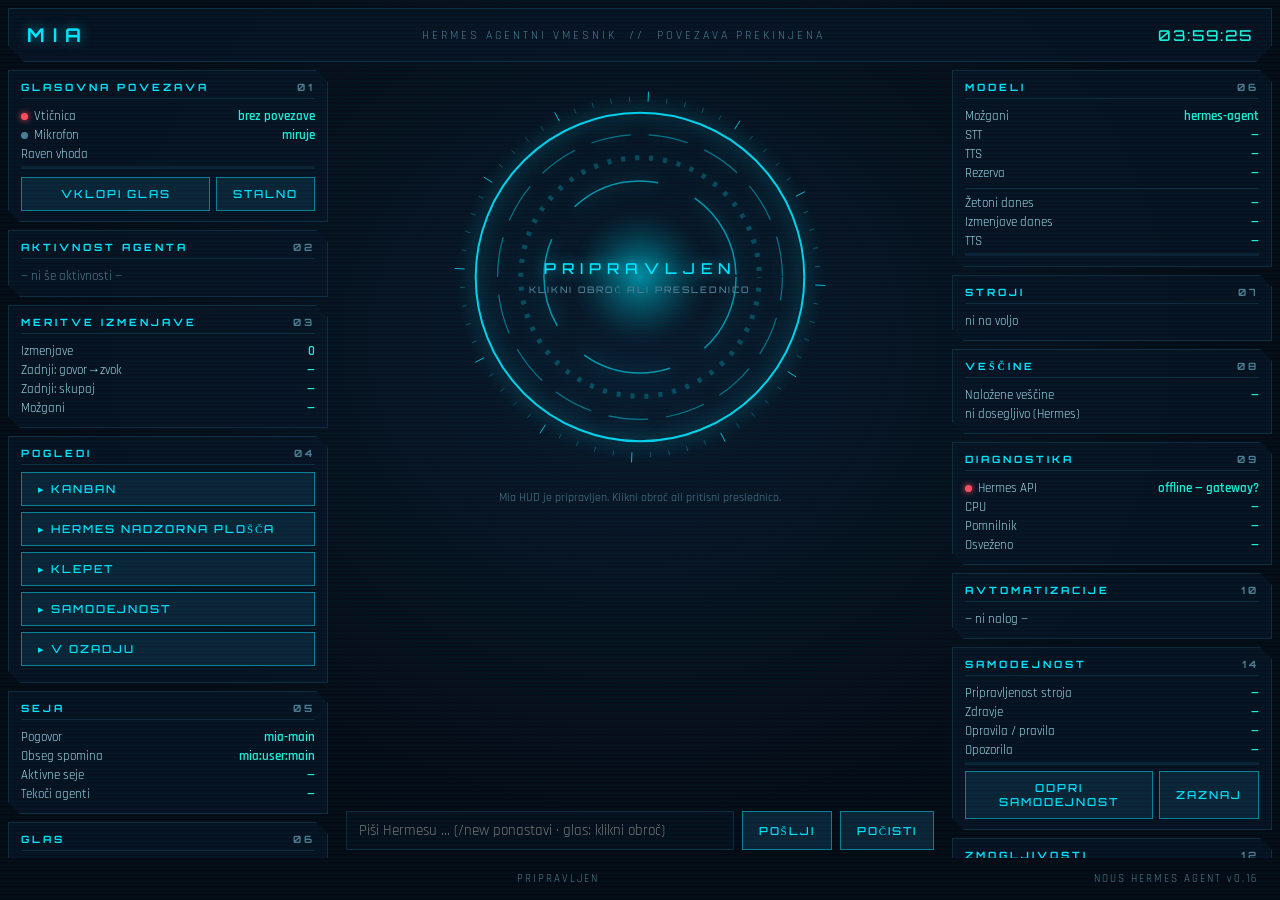
==== commit 285dbfb6: "HUD: SLO/ENG switch and a complete English translation - server/hud/i18n.js: every HUD page loads it" ====
--- a/server/hud/index.html
+++ b/server/hud/index.html
@@ -1419,5 +1419,6 @@
 
 addMsg("sys","Mia HUD je pripravljen. Klikni obroč ali pritisni preslednico.");
 </script>
+<script src="/hud/i18n.js"></script>
 </body>
 </html>
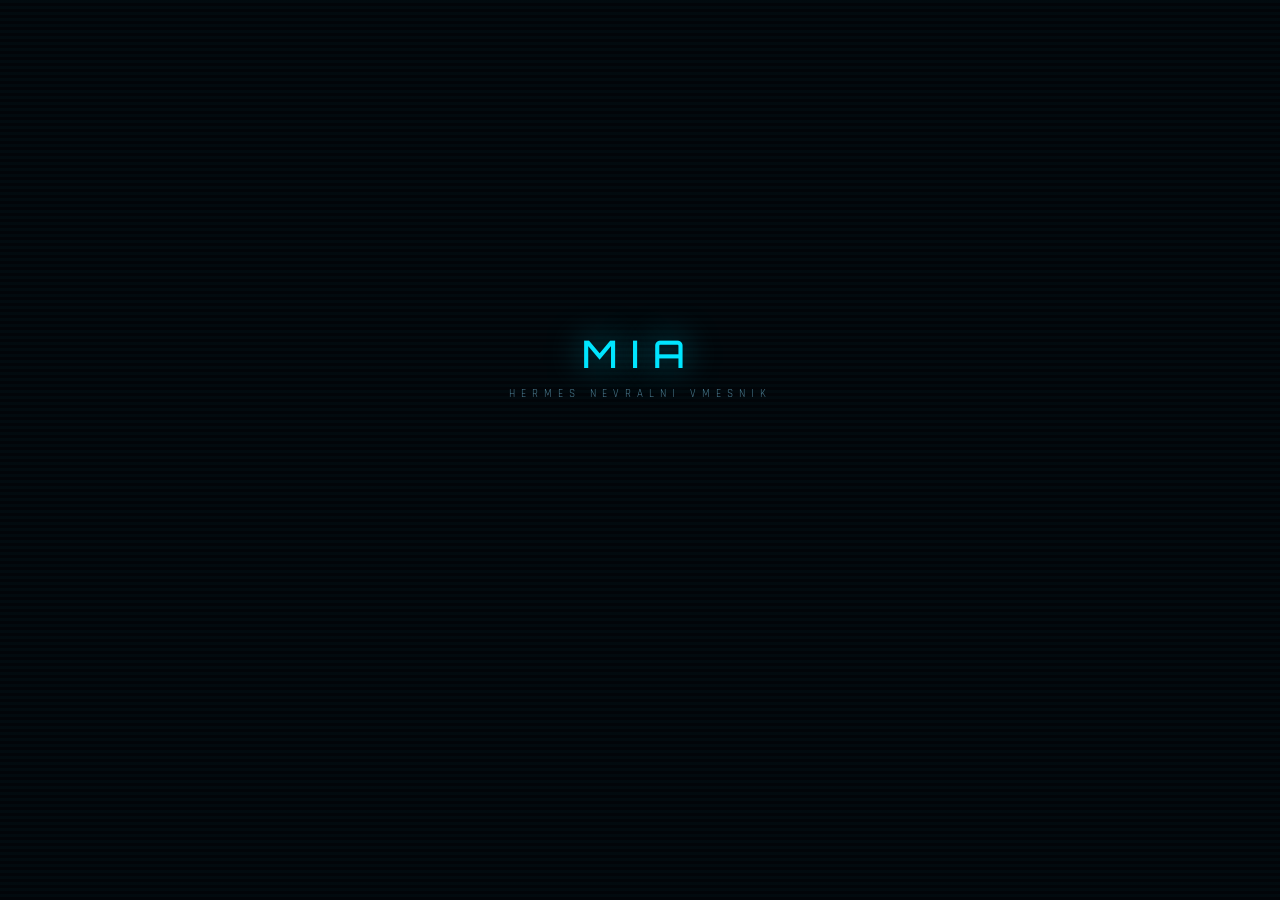
==== commit 4ceae39a: "HUD: the centre is a brain that reacts to both voices Replace the spinning reactor ring with a brain" ====
--- a/server/hud/index.html
+++ b/server/hud/index.html
@@ -332,11 +332,11 @@
     <div id="approvals"></div>
     <div id="reactorWrap" title="Click to talk">
       <canvas id="reactor"></canvas>
-      <div id="coreState"><div class="st" id="stateLabel">PRIPRAVLJEN</div><div class="hint" id="stateHint">KLIKNI OBROČ ALI PRESLEDNICO</div></div>
+      <div id="coreState"><div class="st" id="stateLabel">PRIPRAVLJEN</div><div class="hint" id="stateHint">KLIKNI MOŽGANE ALI PRESLEDNICO</div></div>
     </div>
     <div id="feed"></div>
     <div id="chatRow">
-      <input id="chatInput" placeholder="Piši Hermesu … (/new ponastavi · glas: klikni obroč)" autocomplete="off">
+      <input id="chatInput" placeholder="Piši Hermesu … (/new ponastavi · glas: klikni možgane)" autocomplete="off">
       <button class="btn" id="sendBtn">POŠLJI</button>
       <button class="btn" id="clearBtn" title="Clear the visible chat (history stays in Hermes)">POČISTI</button>
     </div>
@@ -466,7 +466,7 @@
 let lastFrameAt=0, micWarned=false;
 let audioCtx=null, workletNode=null, mediaStream=null, srcNode=null;
 let playhead=0, activeSources=[], leftoverByte=null, audioArrived=false;
-let level=0, turns=0;
+let level=0, turns=0, speakLevel=0, speakAt=0;
 
 const $=id=>document.getElementById(id);
 const esc=v=>String(v??"").replace(/[&<>"']/g,c=>({"&":"&amp;","<":"&lt;",">":"&gt;",'"':"&quot;","'":"&#39;"}[c]));
@@ -478,54 +478,186 @@
 /* ============================== reactor ============================ */
 const cv=$("reactor"), ctx=cv.getContext("2d");
 const RDPR=Math.min(window.devicePixelRatio||1,2);
-function sizeCanvas(){const r=cv.parentElement.getBoundingClientRect();cv.width=r.width*RDPR;cv.height=r.height*RDPR}
+let brain=null, lastT=0, energy=0, spikes=[];
+function sizeCanvas(){
+  const r=cv.parentElement.getBoundingClientRect();
+  cv.width=Math.max(1,Math.round(r.width*RDPR));
+  cv.height=Math.max(1,Math.round(r.height*RDPR));
+  brain=buildBrain(cv.width,cv.height);
+  spikes.length=0;
+}
 sizeCanvas(); addEventListener("resize",sizeCanvas);
-let rot=0;
 const STATE_STYLE={
-  standby:{speed:.15,color:"#00e5ff",glow:18,pulse:0},
-  listening:{speed:.5,color:"#19f0d8",glow:30,pulse:1},
-  thinking:{speed:1.6,color:"#ffb300",glow:26,pulse:.4},
-  tool:{speed:2.4,color:"#ffb300",glow:32,pulse:.6},
-  speaking:{speed:.7,color:"#00e5ff",glow:34,pulse:.8},
-  error:{speed:.05,color:"#ff4d5e",glow:22,pulse:0},
+  standby:{speed:.15,color:"#00e5ff"},
+  listening:{speed:.5,color:"#19f0d8"},
+  thinking:{speed:1.6,color:"#ffb300"},
+  tool:{speed:2.4,color:"#ffb300"},
+  speaking:{speed:.7,color:"#00e5ff"},
+  error:{speed:.05,color:"#ff4d5e"},
 };
-function drawRing(cx,cy,r,w,color,alpha,dash,offset){
-  ctx.beginPath(); ctx.strokeStyle=color; ctx.globalAlpha=alpha; ctx.lineWidth=w;
-  if(dash)ctx.setLineDash(dash); else ctx.setLineDash([]);
-  ctx.lineDashOffset=offset||0;
-  ctx.arc(cx,cy,r,0,Math.PI*2); ctx.stroke(); ctx.globalAlpha=1; ctx.setLineDash([]);
-}
+
+/* A brain-shaped neural cloud. The silhouette is a hand-tuned side view; the
+   folds (gyri) are inset copies of it, and the neurons sit on those folds, so
+   the network reads as a brain instead of a spinning ring. Nodes brighten with
+   the microphone level and with Mia's own TTS output. */
+const BRAIN_OUTLINE=[
+  [[-0.86,0.06],[-0.90,-0.30],[-0.66,-0.60],[-0.30,-0.64]],
+  [[-0.30,-0.64],[0.02,-0.70],[0.34,-0.66],[0.58,-0.48]],
+  [[0.58,-0.48],[0.82,-0.30],[0.96,-0.04],[0.92,0.14]],
+  [[0.92,0.14],[0.88,0.28],[0.72,0.36],[0.52,0.38]],
+  [[0.52,0.38],[0.34,0.40],[0.22,0.34],[0.10,0.40]],
+  [[0.10,0.40],[-0.02,0.46],[-0.10,0.56],[-0.24,0.54]],
+  [[-0.24,0.54],[-0.38,0.52],[-0.46,0.62],[-0.60,0.64]],
+  [[-0.60,0.64],[-0.78,0.66],[-0.90,0.46],[-0.86,0.06]],
+];
+function bezierPoints(seg,n){
+  const out=[];
+  for(let i=0;i<n;i++){
+    const t=i/n, u=1-t;
+    out.push([
+      u*u*u*seg[0][0]+3*u*u*t*seg[1][0]+3*u*t*t*seg[2][0]+t*t*t*seg[3][0],
+      u*u*u*seg[0][1]+3*u*u*t*seg[1][1]+3*u*t*t*seg[2][1]+t*t*t*seg[3][1],
+    ]);
+  }
+  return out;
+}
+function buildBrain(W,H){
+  const R=Math.min(W,H)*0.42, cx=W/2, cy=H/2;
+  const path=[];
+  for(const seg of BRAIN_OUTLINE) path.push(...bezierPoints(seg,20));
+  let mx=0,my=0;
+  for(const p of path){mx+=p[0];my+=p[1];}
+  mx/=path.length; my/=path.length;
+  const inside=(x,y)=>{
+    let hit=false;
+    for(let i=0;i<path.length;i++){
+      const a=path[i], b=path[(i+1)%path.length];
+      if((a[1]>y)!==(b[1]>y) && x<(b[0]-a[0])*(y-a[1])/(b[1]-a[1])+a[0]) hit=!hit;
+    }
+    return hit;
+  };
+  const rings=[];
+  const scales=[0.88,0.72,0.56,0.40,0.24];
+  for(let k=0;k<scales.length;k++){
+    const s=scales[k], pts=[];
+    for(let i=0;i<path.length;i++){
+      const p=path[i], dx=p[0]-mx, dy=p[1]-my;
+      const w=0.05*Math.sin(i*0.7+k*1.3);
+      pts.push([mx+dx*s*(1+w), my+dy*s*(1+w)]);
+    }
+    const arcs=[];
+    let i=0;
+    while(i<pts.length){
+      const gap=Math.random()<0.18;
+      const len=6+((Math.random()*11)|0);
+      if(!gap) arcs.push(pts.slice(i,i+len));
+      i+=len;
+    }
+    rings.push(arcs);
+  }
+  const nodes=[], edges=[], link=(0.09*R)*(0.09*R);
+  for(const arcs of rings){
+    for(const arc of arcs){
+      const idx=[];
+      for(let i=0;i<arc.length;i+=2){
+        const x=arc[i][0]+(Math.random()-0.5)*0.02;
+        const y=arc[i][1]+(Math.random()-0.5)*0.02;
+        if(!inside(x,y)) continue;
+        idx.push(nodes.length);
+        nodes.push({x:cx+x*R,y:cy+y*R,phase:Math.random()*Math.PI*2,
+                    w:0.55+Math.random()*0.9});
+      }
+      for(let k=1;k<idx.length;k++){
+        const a=nodes[idx[k-1]], b=nodes[idx[k]];
+        const d=(a.x-b.x)*(a.x-b.x)+(a.y-b.y)*(a.y-b.y);
+        if(d<link) edges.push([idx[k-1],idx[k]]);
+      }
+    }
+  }
+  for(let i=0;i<30;i++){
+    const x=(Math.random()*2-1)*0.9, y=(Math.random()*2-1)*0.7;
+    if(!inside(x,y)) continue;
+    nodes.push({x:cx+x*R,y:cy+y*R,phase:Math.random()*Math.PI*2,
+                w:0.5+Math.random()*0.7});
+  }
+  const outline=path.map(p=>[cx+p[0]*R,cy+p[1]*R]);
+  return {nodes,edges,outline,R,cx,cy};
+}
+
 function frame(t){
   requestAnimationFrame(frame);
   if(document.hidden)return;
+  const now=t/1000;
+  const dt=lastT?Math.min(0.1,now-lastT):0.016;
+  lastT=now;
   const s=STATE_STYLE[state]||STATE_STYLE.standby;
-  rot+=s.speed;
-  const W=cv.width,H=cv.height,cx=W/2,cy=H/2;
-  const base=Math.min(W,H)*0.40;
+  if(!speakAt||performance.now()-speakAt>160) speakLevel*=Math.pow(0.86,dt*60);
+  const mic=(state==="listening")?level:level*0.25;
+  const target=0.10+Math.min(1.5,mic*1.5+speakLevel*1.8);
+  energy+=(target-energy)*Math.min(1,dt*10);
+  const W=cv.width,H=cv.height;
   ctx.clearRect(0,0,W,H);
-  ctx.shadowColor=s.color; ctx.shadowBlur=s.glow*RDPR;
-  const pulse=1+Math.sin(t/300)*0.012*(1+s.pulse*3)+(state==="listening"?level*0.10:0);
-  drawRing(cx,cy,base*pulse,2*RDPR,s.color,.9);
-  drawRing(cx,cy,base*.86,1.2*RDPR,s.color,.45,[40,18],rot*2);
-  drawRing(cx,cy,base*.72,5*RDPR,s.color,.25,[4,10],-rot*3);
-  drawRing(cx,cy,base*.58,1.5*RDPR,s.color,.6,[90,40],rot*1.2);
-  // ticks
+  if(!brain||!brain.nodes.length)return;
+  const {nodes,edges,outline,R,cx,cy}=brain;
+  const col=s.color;
+
+  const glow=ctx.createRadialGradient(cx,cy,0,cx,cy,R*1.05);
+  glow.addColorStop(0,col+"2e"); glow.addColorStop(0.6,col+"10");
+  glow.addColorStop(1,"transparent");
+  ctx.fillStyle=glow; ctx.beginPath(); ctx.arc(cx,cy,R*1.05,0,Math.PI*2); ctx.fill();
+
+  ctx.lineWidth=1.3*RDPR; ctx.strokeStyle=col;
+  ctx.globalAlpha=0.18+0.20*Math.min(1,energy);
+  ctx.beginPath();
+  for(let i=0;i<outline.length;i++){
+    const p=outline[i];
+    if(i) ctx.lineTo(p[0],p[1]); else ctx.moveTo(p[0],p[1]);
+  }
+  ctx.closePath(); ctx.stroke(); ctx.globalAlpha=1;
+
+  ctx.lineWidth=0.7*RDPR; ctx.strokeStyle=col;
+  ctx.globalAlpha=0.09+0.22*Math.min(1,energy);
+  ctx.beginPath();
+  for(const e of edges){
+    const a=nodes[e[0]], b=nodes[e[1]];
+    ctx.moveTo(a.x,a.y); ctx.lineTo(b.x,b.y);
+  }
+  ctx.stroke(); ctx.globalAlpha=1;
+
+  ctx.globalCompositeOperation="lighter";
+  const speed=0.9+s.speed;
+  let glowBudget=14;
+  for(const n of nodes){
+    const wave=0.5+0.5*Math.sin(now*speed*1.7+n.phase);
+    const b=Math.min(1,0.12+energy*n.w*(0.35+0.65*wave));
+    ctx.globalAlpha=0.22+0.78*b;
+    ctx.fillStyle=b>0.74?"#eaffff":col;
+    if(b>0.62&&glowBudget>0){ctx.shadowColor=col;ctx.shadowBlur=10*RDPR;glowBudget--;}
+    else ctx.shadowBlur=0;
+    ctx.beginPath();
+    ctx.arc(n.x,n.y,(1.1+2.4*b)*RDPR,0,Math.PI*2);
+    ctx.fill();
+  }
   ctx.shadowBlur=0;
-  for(let i=0;i<60;i++){
-    const a=(i/60)*Math.PI*2+rot/180;
-    const r1=base*1.06,r2=base*(i%5===0?1.12:1.09);
-    ctx.beginPath(); ctx.strokeStyle=s.color; ctx.globalAlpha=i%5===0?.8:.3;
-    ctx.lineWidth=RDPR;
-    ctx.moveTo(cx+Math.cos(a)*r1,cy+Math.sin(a)*r1);
-    ctx.lineTo(cx+Math.cos(a)*r2,cy+Math.sin(a)*r2); ctx.stroke();
+
+  if(edges.length&&Math.random()<Math.min(0.55,energy*0.45)&&spikes.length<24){
+    const e=edges[(Math.random()*edges.length)|0];
+    spikes.push({a:e[0],b:e[1],t:0,dur:0.32+Math.random()*0.32});
+  }
+  for(let i=spikes.length-1;i>=0;i--){
+    const sp=spikes[i]; sp.t+=dt;
+    if(sp.t>=sp.dur){spikes.splice(i,1);continue;}
+    const a=nodes[sp.a], b=nodes[sp.b];
+    const p=sp.t/sp.dur, x=a.x+(b.x-a.x)*p, y=a.y+(b.y-a.y)*p;
+    const fade=Math.sin(p*Math.PI);
+    ctx.globalAlpha=0.9*fade;
+    ctx.fillStyle="#f2ffff";
+    ctx.shadowColor=col; ctx.shadowBlur=12*RDPR;
+    ctx.beginPath(); ctx.arc(x,y,1.8*RDPR,0,Math.PI*2); ctx.fill();
+    ctx.shadowBlur=0;
   }
   ctx.globalAlpha=1;
-  // core
-  ctx.shadowColor=s.color; ctx.shadowBlur=40*RDPR;
-  const g=ctx.createRadialGradient(cx,cy,0,cx,cy,base*.42);
-  g.addColorStop(0,s.color+"55"); g.addColorStop(1,"transparent");
-  ctx.fillStyle=g; ctx.beginPath(); ctx.arc(cx,cy,base*.42,0,Math.PI*2); ctx.fill();
-  ctx.shadowBlur=0;
+  ctx.globalCompositeOperation="source-over";
 }
 requestAnimationFrame(frame);
 
@@ -839,6 +971,12 @@
   if(bytes.length%2===1){leftoverByte=bytes[bytes.length-1];bytes=bytes.subarray(0,bytes.length-1)}
   if(!bytes.length)return;
   const i16=new Int16Array(bytes.buffer,bytes.byteOffset,bytes.length/2);
+  if(i16.length){
+    let sum=0;
+    for(let i=0;i<i16.length;i++){const v=i16[i]/32768;sum+=v*v;}
+    speakLevel=Math.min(1,Math.sqrt(sum/i16.length)*3.2);
+    speakAt=performance.now();
+  }
   const f32=new Float32Array(i16.length);
   for(let i=0;i<i16.length;i++)f32[i]=i16[i]/32768;
   const ab=audioCtx.createBuffer(1,f32.length,16000); ab.copyToChannel(f32,0);
@@ -1417,7 +1555,7 @@
 });
 bootSequence(new URLSearchParams(location.search).get("boot")==="full");
 
-addMsg("sys","Mia HUD je pripravljen. Klikni obroč ali pritisni preslednico.");
+addMsg("sys","Mia HUD je pripravljen. Klikni možgane ali pritisni preslednico.");
 </script>
 <script src="/hud/i18n.js"></script>
 </body>
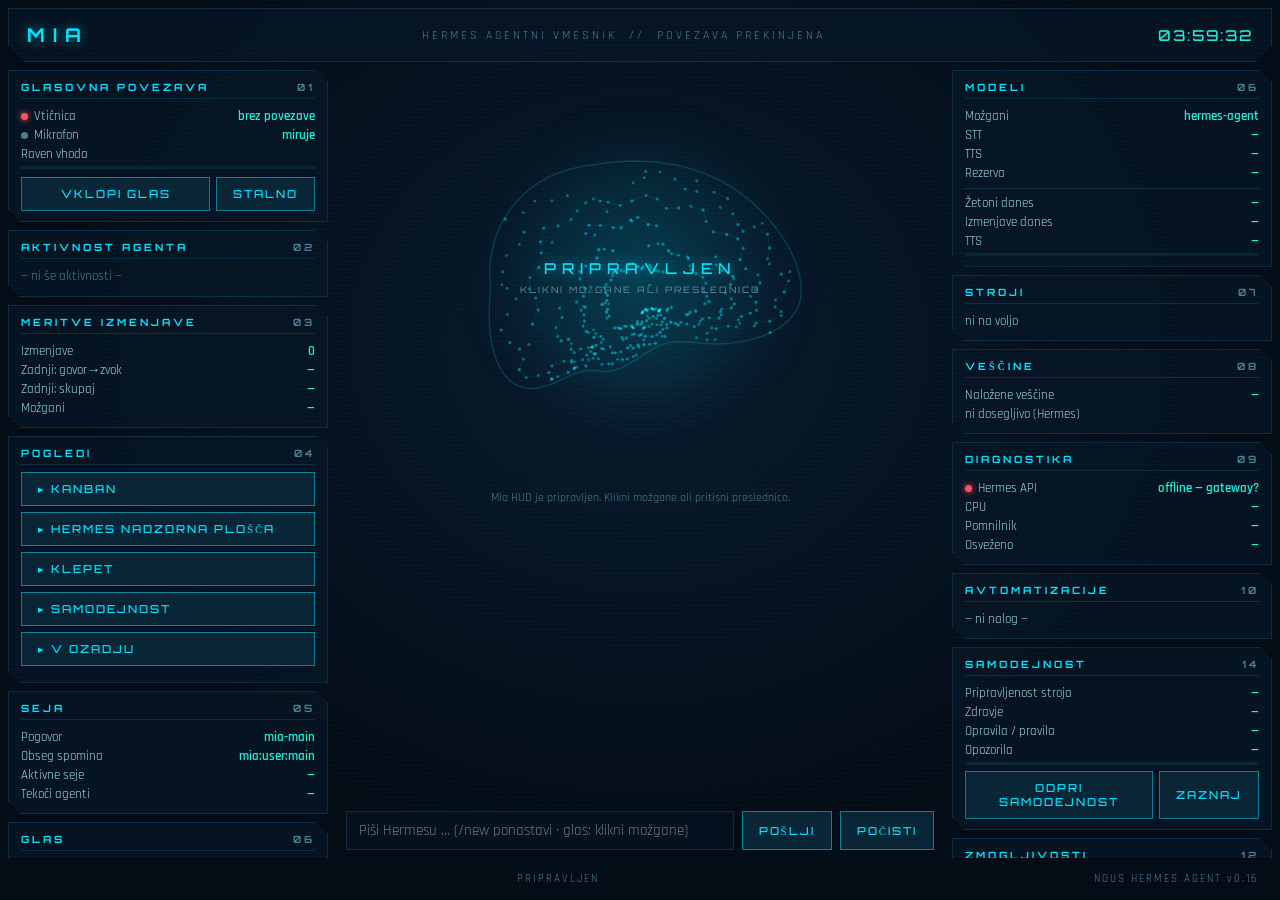
==== commit 785dbc0c: "HUD: fix the boot screen stuck after the brain change sizeCanvas() ran at parse time, before the BRA" ====
--- a/server/hud/index.html
+++ b/server/hud/index.html
@@ -486,7 +486,6 @@
   brain=buildBrain(cv.width,cv.height);
   spikes.length=0;
 }
-sizeCanvas(); addEventListener("resize",sizeCanvas);
 const STATE_STYLE={
   standby:{speed:.15,color:"#00e5ff"},
   listening:{speed:.5,color:"#19f0d8"},
@@ -522,6 +521,7 @@
   return out;
 }
 function buildBrain(W,H){
+  if(!(W>20&&H>20)) return {nodes:[],edges:[],outline:[],R:1,cx:W/2,cy:H/2};
   const R=Math.min(W,H)*0.42, cx=W/2, cy=H/2;
   const path=[];
   for(const seg of BRAIN_OUTLINE) path.push(...bezierPoints(seg,20));
@@ -659,6 +659,8 @@
   ctx.globalAlpha=1;
   ctx.globalCompositeOperation="source-over";
 }
+sizeCanvas();
+addEventListener("resize",sizeCanvas);
 requestAnimationFrame(frame);
 
 function setState(st,label,hint){
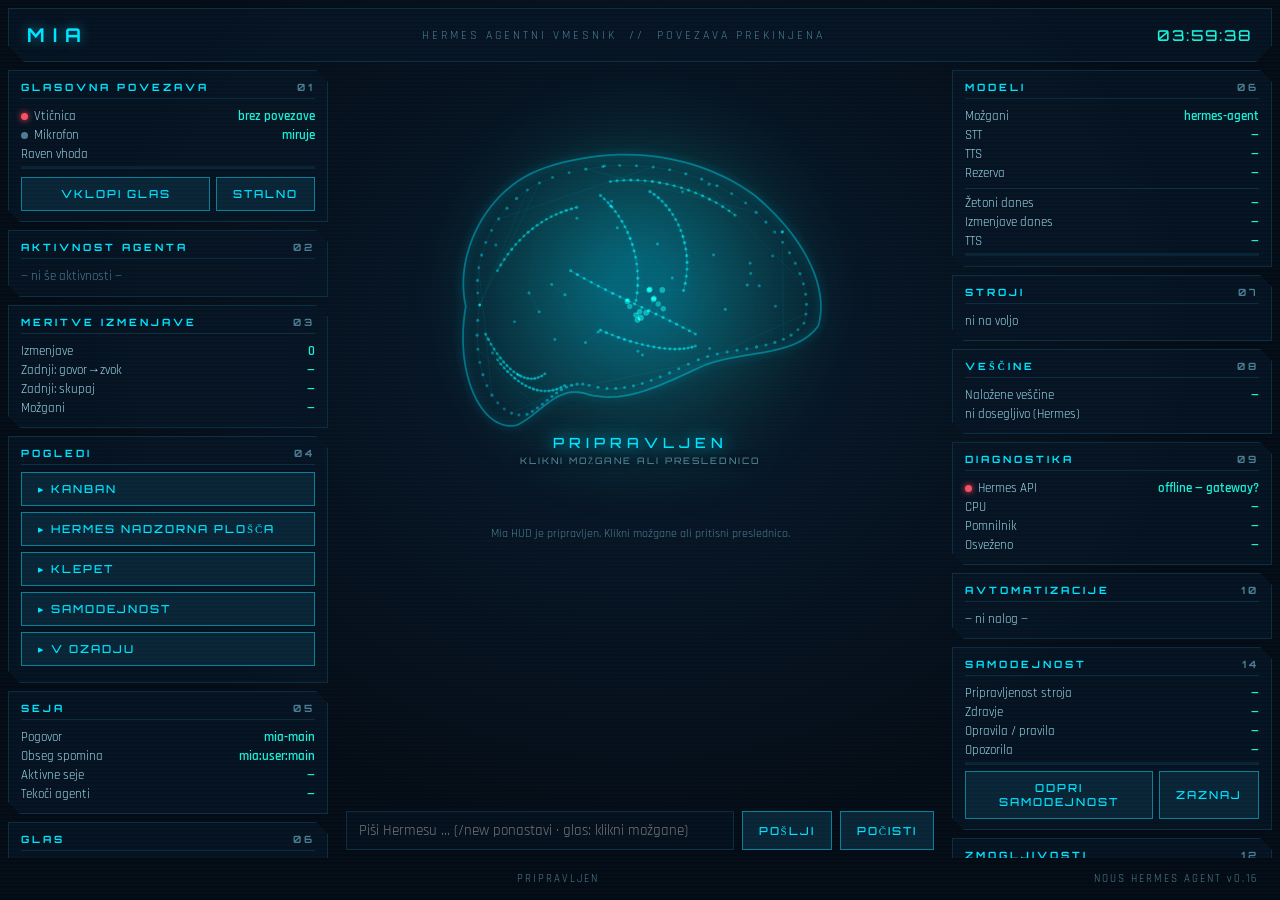
==== commit 47f3593f: "HUD: improve central brain visualization and audio response" ====
--- a/server/hud/index.html
+++ b/server/hud/index.html
@@ -52,14 +52,16 @@
 .dot.on{background:var(--teal); box-shadow:0 0 6px var(--teal)}
 .dot.off{background:var(--red); box-shadow:0 0 6px var(--red)}
 #center{display:flex; flex-direction:column; align-items:center; justify-content:flex-start; position:relative; overflow:hidden}
-#reactorWrap{position:relative; width:min(46vh,440px); height:min(46vh,440px); cursor:pointer; flex-shrink:0}
-#reactor{width:100%; height:100%}
+#reactorWrap{position:relative; width:min(50vh,480px); height:min(50vh,480px); cursor:pointer; flex-shrink:0;
+  filter:drop-shadow(0 0 18px #00e5ff33)}
+#reactor{width:100%; height:100%; border-radius:50%}
 #coreState{
-  position:absolute; inset:0; display:flex; flex-direction:column; align-items:center; justify-content:center;
+  position:absolute; inset:0; display:flex; flex-direction:column; align-items:center; justify-content:flex-end;
+  padding-bottom:12%;
   pointer-events:none; font-family:'Orbitron';
 }
-#coreState .st{font-size:15px; letter-spacing:6px; color:var(--cyan); text-shadow:0 0 14px #00e5ffaa}
-#coreState .hint{font-size:9px; letter-spacing:2px; color:var(--txt-dim); margin-top:6px}
+#coreState .st{font-size:14px; letter-spacing:5px; color:var(--cyan); text-shadow:0 0 16px #00e5ffcc, 0 0 32px #00e5ff55}
+#coreState .hint{font-size:9px; letter-spacing:2px; color:var(--txt-dim); margin-top:4px; text-shadow:0 0 8px #000}
 #feed{
   width:100%; max-width:680px; flex:1; overflow-y:auto; margin-top:4px; padding:0 10px;
   display:flex; flex-direction:column; gap:6px; scrollbar-width:thin;
@@ -478,40 +480,64 @@
 /* ============================== reactor ============================ */
 const cv=$("reactor"), ctx=cv.getContext("2d");
 const RDPR=Math.min(window.devicePixelRatio||1,2);
-let brain=null, lastT=0, energy=0, spikes=[];
+let brain=null, lastT=0, energy=0, spikes=[], pulseRings=[];
 function sizeCanvas(){
   const r=cv.parentElement.getBoundingClientRect();
   cv.width=Math.max(1,Math.round(r.width*RDPR));
   cv.height=Math.max(1,Math.round(r.height*RDPR));
   brain=buildBrain(cv.width,cv.height);
-  spikes.length=0;
+  spikes.length=0; pulseRings.length=0;
 }
 const STATE_STYLE={
-  standby:{speed:.15,color:"#00e5ff"},
-  listening:{speed:.5,color:"#19f0d8"},
-  thinking:{speed:1.6,color:"#ffb300"},
-  tool:{speed:2.4,color:"#ffb300"},
-  speaking:{speed:.7,color:"#00e5ff"},
-  error:{speed:.05,color:"#ff4d5e"},
+  standby:{speed:.18,color:"#00e5ff", secondary:"#19f0d8"},
+  listening:{speed:.55,color:"#19f0d8", secondary:"#7dffef"},
+  thinking:{speed:1.7,color:"#ffb300", secondary:"#ff6b00"},
+  tool:{speed:2.5,color:"#ffb300", secondary:"#ff4d5e"},
+  speaking:{speed:.85,color:"#00e5ff", secondary:"#a0f0ff"},
+  error:{speed:.08,color:"#ff4d5e", secondary:"#ff8899"},
 };
 
-/* A brain-shaped neural cloud. The silhouette is a hand-tuned side view; the
-   folds (gyri) are inset copies of it, and the neurons sit on those folds, so
-   the network reads as a brain instead of a spinning ring. Nodes brighten with
-   the microphone level and with Mia's own TTS output. */
+/* Anatomical side-view silhouette (left = posterior, right = frontal).
+   Control points tuned for a readable human brain profile with brainstem. */
 const BRAIN_OUTLINE=[
-  [[-0.86,0.06],[-0.90,-0.30],[-0.66,-0.60],[-0.30,-0.64]],
-  [[-0.30,-0.64],[0.02,-0.70],[0.34,-0.66],[0.58,-0.48]],
-  [[0.58,-0.48],[0.82,-0.30],[0.96,-0.04],[0.92,0.14]],
-  [[0.92,0.14],[0.88,0.28],[0.72,0.36],[0.52,0.38]],
-  [[0.52,0.38],[0.34,0.40],[0.22,0.34],[0.10,0.40]],
-  [[0.10,0.40],[-0.02,0.46],[-0.10,0.56],[-0.24,0.54]],
-  [[-0.24,0.54],[-0.38,0.52],[-0.46,0.62],[-0.60,0.64]],
-  [[-0.60,0.64],[-0.78,0.66],[-0.90,0.46],[-0.86,0.06]],
+  /* occipital → superior parietal */
+  [[-0.88, 0.08],[-0.94,-0.18],[-0.78,-0.52],[-0.48,-0.62]],
+  /* superior → frontal pole */
+  [[-0.48,-0.62],[-0.12,-0.74],[0.28,-0.70],[0.58,-0.48]],
+  /* frontal pole → orbital */
+  [[0.58,-0.48],[0.82,-0.28],[0.96,-0.02],[0.90, 0.18]],
+  /* orbital → temporal pole / Sylvian */
+  [[0.90, 0.18],[0.78, 0.34],[0.52, 0.30],[0.32, 0.38]],
+  /* temporal lobe inferior */
+  [[0.32, 0.38],[0.10, 0.48],[-0.08, 0.58],[-0.28, 0.52]],
+  /* brainstem / cerebellum hinge */
+  [[-0.28, 0.52],[-0.42, 0.48],[-0.50, 0.62],[-0.62, 0.68]],
+  /* cerebellum */
+  [[-0.62, 0.68],[-0.80, 0.72],[-0.94, 0.42],[-0.88, 0.08]],
 ];
+
+/* Major gyral folds as relative curves inside the outline (meaningful structure). */
+const GYRI=[
+  /* superior frontal */
+  [[-0.15,-0.55],[0.05,-0.58],[0.30,-0.52],[0.48,-0.38]],
+  /* precentral / central */
+  [[0.05,-0.50],[0.18,-0.42],[0.28,-0.22],[0.22, 0.00]],
+  /* postcentral */
+  [[-0.20,-0.48],[-0.08,-0.38],[0.02,-0.18],[-0.02, 0.05]],
+  /* superior temporal */
+  [[-0.35,-0.10],[-0.15, 0.02],[0.10, 0.12],[0.28, 0.22]],
+  /* inferior temporal */
+  [[-0.20, 0.20],[-0.02, 0.28],[0.18, 0.32],[0.28, 0.28]],
+  /* occipital fold */
+  [[-0.72,-0.10],[-0.62,-0.28],[-0.48,-0.38],[-0.32,-0.42]],
+  /* cerebellum arcs */
+  [[-0.72, 0.35],[-0.62, 0.48],[-0.50, 0.55],[-0.38, 0.48]],
+  [[-0.78, 0.22],[-0.70, 0.38],[-0.58, 0.50],[-0.48, 0.42]],
+];
+
 function bezierPoints(seg,n){
   const out=[];
-  for(let i=0;i<n;i++){
+  for(let i=0;i<=n;i++){
     const t=i/n, u=1-t;
     out.push([
       u*u*u*seg[0][0]+3*u*u*t*seg[1][0]+3*u*t*t*seg[2][0]+t*t*t*seg[3][0],
@@ -520,68 +546,116 @@
   }
   return out;
 }
+
 function buildBrain(W,H){
-  if(!(W>20&&H>20)) return {nodes:[],edges:[],outline:[],R:1,cx:W/2,cy:H/2};
-  const R=Math.min(W,H)*0.42, cx=W/2, cy=H/2;
+  if(!(W>20&&H>20)) return {nodes:[],edges:[],outline:[],gyri:[],R:1,cx:W/2,cy:H/2};
+  const R=Math.min(W,H)*0.44, cx=W/2, cy=H/2*0.98;
   const path=[];
-  for(const seg of BRAIN_OUTLINE) path.push(...bezierPoints(seg,20));
-  let mx=0,my=0;
-  for(const p of path){mx+=p[0];my+=p[1];}
-  mx/=path.length; my/=path.length;
+  for(const seg of BRAIN_OUTLINE) path.push(...bezierPoints(seg,24));
+  // remove duplicate joint points
+  const clean=[];
+  for(const p of path){
+    if(!clean.length || Math.hypot(p[0]-clean.at(-1)[0], p[1]-clean.at(-1)[1])>1e-4) clean.push(p);
+  }
+  const outline=clean.map(p=>[cx+p[0]*R, cy+p[1]*R]);
+
   const inside=(x,y)=>{
     let hit=false;
-    for(let i=0;i<path.length;i++){
-      const a=path[i], b=path[(i+1)%path.length];
-      if((a[1]>y)!==(b[1]>y) && x<(b[0]-a[0])*(y-a[1])/(b[1]-a[1])+a[0]) hit=!hit;
+    for(let i=0;i<clean.length;i++){
+      const a=clean[i], b=clean[(i+1)%clean.length];
+      if((a[1]>y)!==(b[1]>y) && x<(b[0]-a[0])*(y-a[1])/(b[1]-a[1]+1e-12)+a[0]) hit=!hit;
     }
     return hit;
   };
-  const rings=[];
-  const scales=[0.88,0.72,0.56,0.40,0.24];
-  for(let k=0;k<scales.length;k++){
-    const s=scales[k], pts=[];
-    for(let i=0;i<path.length;i++){
-      const p=path[i], dx=p[0]-mx, dy=p[1]-my;
-      const w=0.05*Math.sin(i*0.7+k*1.3);
-      pts.push([mx+dx*s*(1+w), my+dy*s*(1+w)]);
-    }
-    const arcs=[];
-    let i=0;
-    while(i<pts.length){
-      const gap=Math.random()<0.18;
-      const len=6+((Math.random()*11)|0);
-      if(!gap) arcs.push(pts.slice(i,i+len));
-      i+=len;
-    }
-    rings.push(arcs);
-  }
-  const nodes=[], edges=[], link=(0.09*R)*(0.09*R);
-  for(const arcs of rings){
-    for(const arc of arcs){
-      const idx=[];
-      for(let i=0;i<arc.length;i+=2){
-        const x=arc[i][0]+(Math.random()-0.5)*0.02;
-        const y=arc[i][1]+(Math.random()-0.5)*0.02;
-        if(!inside(x,y)) continue;
-        idx.push(nodes.length);
-        nodes.push({x:cx+x*R,y:cy+y*R,phase:Math.random()*Math.PI*2,
-                    w:0.55+Math.random()*0.9});
-      }
-      for(let k=1;k<idx.length;k++){
-        const a=nodes[idx[k-1]], b=nodes[idx[k]];
-        const d=(a.x-b.x)*(a.x-b.x)+(a.y-b.y)*(a.y-b.y);
-        if(d<link) edges.push([idx[k-1],idx[k]]);
-      }
-    }
-  }
-  for(let i=0;i<30;i++){
-    const x=(Math.random()*2-1)*0.9, y=(Math.random()*2-1)*0.7;
+
+  // Structured nodes along gyri + cortical surface + deep nuclei
+  const nodes=[], edges=[];
+  const addNode=(nx,ny,w,kind)=>{
+    if(!inside(nx,ny) && kind!=="deep") return -1;
+    const id=nodes.length;
+    nodes.push({
+      x:cx+nx*R, y:cy+ny*R,
+      phase:Math.random()*Math.PI*2,
+      w:w|| (0.55+Math.random()*0.85),
+      kind:kind||"cortex",
+      base:Math.random()
+    });
+    return id;
+  };
+
+  // Cortical ribbon: denser sampling of outline, inset slightly
+  const cortexIdx=[];
+  for(let i=0;i<clean.length;i+=2){
+    const p=clean[i];
+    // inward normal approximation via centroid
+    const ox=p[0]*0.92, oy=p[1]*0.92;
+    const id=addNode(ox, oy, 0.7+Math.random()*0.5, "cortex");
+    if(id>=0) cortexIdx.push(id);
+  }
+  for(let k=1;k<cortexIdx.length;k++){
+    if(Math.random()<0.85) edges.push([cortexIdx[k-1], cortexIdx[k]]);
+  }
+  // close a few long-range cortical links
+  for(let k=0;k<cortexIdx.length;k+=7){
+    const j=(k+11)%cortexIdx.length;
+    if(j!==k) edges.push([cortexIdx[k], cortexIdx[j]]);
+  }
+
+  // Gyral pathways
+  const gyriPix=[];
+  for(const g of GYRI){
+    const pts=bezierPoints(g, 18);
+    const idx=[];
+    for(const p of pts){
+      const id=addNode(p[0], p[1], 0.85+Math.random()*0.4, "gyrus");
+      if(id>=0) idx.push(id);
+    }
+    for(let k=1;k<idx.length;k++) edges.push([idx[k-1], idx[k]]);
+    gyriPix.push(pts.map(p=>[cx+p[0]*R, cy+p[1]*R]));
+  }
+
+  // Deep nuclei cluster (thalamus / basal ganglia region)
+  for(let i=0;i<14;i++){
+    const a=Math.random()*Math.PI*2, r=0.08+Math.random()*0.14;
+    addNode(Math.cos(a)*r*0.6, Math.sin(a)*r*0.5+0.05, 1.0+Math.random()*0.4, "deep");
+  }
+  // link deep to nearby cortex
+  const deepIds=nodes.map((n,i)=>n.kind==="deep"?i:-1).filter(i=>i>=0);
+  for(const d of deepIds){
+    let best=-1, bestD=1e9;
+    for(let i=0;i<nodes.length;i++){
+      if(nodes[i].kind==="deep") continue;
+      const dx=nodes[i].x-nodes[d].x, dy=nodes[i].y-nodes[d].y;
+      const dd=dx*dx+dy*dy;
+      if(dd<bestD){bestD=dd;best=i;}
+    }
+    if(best>=0) edges.push([d,best]);
+  }
+
+  // Fill remaining interior with sparse interneurons
+  for(let i=0;i<40;i++){
+    const x=(Math.random()*2-1)*0.85, y=(Math.random()*2-1)*0.65;
     if(!inside(x,y)) continue;
-    nodes.push({x:cx+x*R,y:cy+y*R,phase:Math.random()*Math.PI*2,
-                w:0.5+Math.random()*0.7});
-  }
-  const outline=path.map(p=>[cx+p[0]*R,cy+p[1]*R]);
-  return {nodes,edges,outline,R,cx,cy};
+    addNode(x,y, 0.45+Math.random()*0.55, "inter");
+  }
+
+  // Local connectivity for interneurons
+  const linkR=(0.11*R)*(0.11*R);
+  for(let i=0;i<nodes.length;i++){
+    if(nodes[i].kind!=="inter") continue;
+    for(let j=i+1;j<nodes.length;j++){
+      const dx=nodes[i].x-nodes[j].x, dy=nodes[i].y-nodes[j].y;
+      if(dx*dx+dy*dy<linkR && Math.random()<0.35) edges.push([i,j]);
+    }
+  }
+
+  return {nodes, edges, outline, gyri:gyriPix, R, cx, cy};
+}
+
+function hexAlpha(col, a){
+  // col is #rrggbb ; return rgba
+  const r=parseInt(col.slice(1,3),16), g=parseInt(col.slice(3,5),16), b=parseInt(col.slice(5,7),16);
+  return `rgba(${r},${g},${b},${a})`;
 }
 
 function frame(t){
@@ -591,71 +665,129 @@
   const dt=lastT?Math.min(0.1,now-lastT):0.016;
   lastT=now;
   const s=STATE_STYLE[state]||STATE_STYLE.standby;
-  if(!speakAt||performance.now()-speakAt>160) speakLevel*=Math.pow(0.86,dt*60);
-  const mic=(state==="listening")?level:level*0.25;
-  const target=0.10+Math.min(1.5,mic*1.5+speakLevel*1.8);
-  energy+=(target-energy)*Math.min(1,dt*10);
-  const W=cv.width,H=cv.height;
+  if(!speakAt||performance.now()-speakAt>160) speakLevel*=Math.pow(0.82,dt*60);
+
+  // Strong audio response: mic always matters when frames arrive; speech drives hard
+  const micDrive=level;
+  const voiceDrive=speakLevel;
+  const target=0.08 + Math.min(1.85, micDrive*2.2 + voiceDrive*2.4);
+  energy+=(target-energy)*Math.min(1, dt*(energy>target?6:14));
+
+  const W=cv.width, H=cv.height;
   ctx.clearRect(0,0,W,H);
   if(!brain||!brain.nodes.length)return;
-  const {nodes,edges,outline,R,cx,cy}=brain;
-  const col=s.color;
-
-  const glow=ctx.createRadialGradient(cx,cy,0,cx,cy,R*1.05);
-  glow.addColorStop(0,col+"2e"); glow.addColorStop(0.6,col+"10");
-  glow.addColorStop(1,"transparent");
-  ctx.fillStyle=glow; ctx.beginPath(); ctx.arc(cx,cy,R*1.05,0,Math.PI*2); ctx.fill();
-
-  ctx.lineWidth=1.3*RDPR; ctx.strokeStyle=col;
-  ctx.globalAlpha=0.18+0.20*Math.min(1,energy);
+  const {nodes,edges,outline,gyri,R,cx,cy}=brain;
+  const col=s.color, col2=s.secondary||col;
+  const e=Math.min(1.6, energy);
+
+  // Outer ambient glow (neon halo)
+  const halo=ctx.createRadialGradient(cx,cy,R*0.15, cx,cy, R*1.25);
+  halo.addColorStop(0, hexAlpha(col, 0.22+0.28*Math.min(1,e)));
+  halo.addColorStop(0.45, hexAlpha(col2, 0.08+0.12*Math.min(1,e)));
+  halo.addColorStop(1, "transparent");
+  ctx.fillStyle=halo;
+  ctx.beginPath(); ctx.arc(cx,cy,R*1.25,0,Math.PI*2); ctx.fill();
+
+  // Soft filled brain body
   ctx.beginPath();
   for(let i=0;i<outline.length;i++){
     const p=outline[i];
     if(i) ctx.lineTo(p[0],p[1]); else ctx.moveTo(p[0],p[1]);
   }
-  ctx.closePath(); ctx.stroke(); ctx.globalAlpha=1;
-
-  ctx.lineWidth=0.7*RDPR; ctx.strokeStyle=col;
-  ctx.globalAlpha=0.09+0.22*Math.min(1,energy);
+  ctx.closePath();
+  const body=ctx.createRadialGradient(cx-R*0.15, cy-R*0.1, R*0.1, cx, cy, R);
+  body.addColorStop(0, hexAlpha(col, 0.10+0.12*Math.min(1,e)));
+  body.addColorStop(1, hexAlpha(col, 0.02));
+  ctx.fillStyle=body; ctx.fill();
+
+  // Outline stroke with energy-reactive thickness
+  ctx.lineWidth=(1.6+2.2*Math.min(1,e))*RDPR;
+  ctx.strokeStyle=hexAlpha(col, 0.35+0.45*Math.min(1,e));
+  ctx.shadowColor=col; ctx.shadowBlur=(8+18*Math.min(1,e))*RDPR;
+  ctx.stroke();
+  ctx.shadowBlur=0;
+
+  // Gyral fold lines (meaningful structure)
+  ctx.lineWidth=1.1*RDPR;
+  ctx.strokeStyle=hexAlpha(col2, 0.18+0.35*Math.min(1,e));
+  ctx.shadowColor=col2; ctx.shadowBlur=6*RDPR;
+  for(const g of gyri){
+    ctx.beginPath();
+    for(let i=0;i<g.length;i++){
+      if(i) ctx.lineTo(g[i][0],g[i][1]); else ctx.moveTo(g[i][0],g[i][1]);
+    }
+    ctx.stroke();
+  }
+  ctx.shadowBlur=0;
+
+  // Synaptic edges
+  ctx.lineWidth=0.7*RDPR;
+  ctx.strokeStyle=hexAlpha(col, 0.08+0.28*Math.min(1,e));
   ctx.beginPath();
-  for(const e of edges){
-    const a=nodes[e[0]], b=nodes[e[1]];
+  for(const ed of edges){
+    const a=nodes[ed[0]], b=nodes[ed[1]];
     ctx.moveTo(a.x,a.y); ctx.lineTo(b.x,b.y);
   }
-  ctx.stroke(); ctx.globalAlpha=1;
-
+  ctx.stroke();
+
+  // Neurons
   ctx.globalCompositeOperation="lighter";
-  const speed=0.9+s.speed;
-  let glowBudget=14;
+  const speed=0.85+s.speed;
+  let glowBudget=22;
   for(const n of nodes){
-    const wave=0.5+0.5*Math.sin(now*speed*1.7+n.phase);
-    const b=Math.min(1,0.12+energy*n.w*(0.35+0.65*wave));
-    ctx.globalAlpha=0.22+0.78*b;
-    ctx.fillStyle=b>0.74?"#eaffff":col;
-    if(b>0.62&&glowBudget>0){ctx.shadowColor=col;ctx.shadowBlur=10*RDPR;glowBudget--;}
-    else ctx.shadowBlur=0;
+    const wave=0.5+0.5*Math.sin(now*speed*(n.kind==="deep"?2.4:1.5)+n.phase);
+    const kindBoost=n.kind==="deep"?1.25:n.kind==="gyrus"?1.1:1;
+    const b=Math.min(1, 0.10 + e*n.w*kindBoost*(0.30+0.70*wave));
+    const rad=(n.kind==="deep"?2.2:1.15) + (n.kind==="deep"?3.5:2.6)*b;
+    ctx.globalAlpha=0.25+0.75*b;
+    ctx.fillStyle=b>0.72?"#f0ffff":(n.kind==="deep"?col2:col);
+    if(b>0.55 && glowBudget>0){
+      ctx.shadowColor=b>0.75? "#ffffff":col;
+      ctx.shadowBlur=(6+14*b)*RDPR;
+      glowBudget--;
+    } else ctx.shadowBlur=0;
     ctx.beginPath();
-    ctx.arc(n.x,n.y,(1.1+2.4*b)*RDPR,0,Math.PI*2);
+    ctx.arc(n.x, n.y, rad*RDPR, 0, Math.PI*2);
     ctx.fill();
   }
   ctx.shadowBlur=0;
 
-  if(edges.length&&Math.random()<Math.min(0.55,energy*0.45)&&spikes.length<24){
-    const e=edges[(Math.random()*edges.length)|0];
-    spikes.push({a:e[0],b:e[1],t:0,dur:0.32+Math.random()*0.32});
+  // Traveling spikes along edges (activity)
+  const spikeChance=Math.min(0.75, 0.12 + e*0.55);
+  if(edges.length && Math.random()<spikeChance && spikes.length<36){
+    const ed=edges[(Math.random()*edges.length)|0];
+    spikes.push({a:ed[0], b:ed[1], t:0, dur:0.28+Math.random()*0.4, bright:0.6+Math.random()*0.4});
   }
   for(let i=spikes.length-1;i>=0;i--){
     const sp=spikes[i]; sp.t+=dt;
     if(sp.t>=sp.dur){spikes.splice(i,1);continue;}
     const a=nodes[sp.a], b=nodes[sp.b];
+    if(!a||!b)continue;
     const p=sp.t/sp.dur, x=a.x+(b.x-a.x)*p, y=a.y+(b.y-a.y)*p;
     const fade=Math.sin(p*Math.PI);
-    ctx.globalAlpha=0.9*fade;
-    ctx.fillStyle="#f2ffff";
-    ctx.shadowColor=col; ctx.shadowBlur=12*RDPR;
-    ctx.beginPath(); ctx.arc(x,y,1.8*RDPR,0,Math.PI*2); ctx.fill();
-    ctx.shadowBlur=0;
-  }
+    ctx.globalAlpha=0.95*fade*sp.bright;
+    ctx.fillStyle="#ffffff";
+    ctx.shadowColor=col2; ctx.shadowBlur=14*RDPR;
+    ctx.beginPath(); ctx.arc(x,y,(2.0+1.5*fade)*RDPR,0,Math.PI*2); ctx.fill();
+  }
+  ctx.shadowBlur=0;
+
+  // Pulse rings on strong audio peaks
+  if(e>0.55 && Math.random()<0.08+e*0.12 && pulseRings.length<5){
+    pulseRings.push({r:R*0.25, life:1, max:R*1.15});
+  }
+  for(let i=pulseRings.length-1;i>=0;i--){
+    const pr=pulseRings[i];
+    pr.r+=dt*(R*1.1);
+    pr.life-=dt*1.4;
+    if(pr.life<=0 || pr.r>pr.max){pulseRings.splice(i,1);continue;}
+    ctx.globalAlpha=Math.max(0, pr.life)*0.55;
+    ctx.strokeStyle=col;
+    ctx.lineWidth=1.5*RDPR;
+    ctx.shadowColor=col; ctx.shadowBlur=10*RDPR;
+    ctx.beginPath(); ctx.arc(cx,cy,pr.r,0,Math.PI*2); ctx.stroke();
+  }
+  ctx.shadowBlur=0;
   ctx.globalAlpha=1;
   ctx.globalCompositeOperation="source-over";
 }
@@ -976,7 +1108,7 @@
   if(i16.length){
     let sum=0;
     for(let i=0;i<i16.length;i++){const v=i16[i]/32768;sum+=v*v;}
-    speakLevel=Math.min(1,Math.sqrt(sum/i16.length)*3.2);
+    speakLevel=Math.min(1,Math.sqrt(sum/i16.length)*4.5);
     speakAt=performance.now();
   }
   const f32=new Float32Array(i16.length);
@@ -1040,8 +1172,9 @@
       // level meter
       const a=new Int16Array(e.data); let s=0;
       for(let i=0;i<a.length;i+=8)s+=Math.abs(a[i]);
-      level=Math.min(1,(s/(a.length/8))/9000);
-      if(capturing)$("levelBar").style.width=(level*100).toFixed(0)+"%";
+      level=Math.min(1,(s/(a.length/8))/5500);
+      // always reflect mic energy on the bar + brain while the stream is live
+      $("levelBar").style.width=(level*100).toFixed(0)+"%";
     };
     srcNode.connect(workletNode);
   }
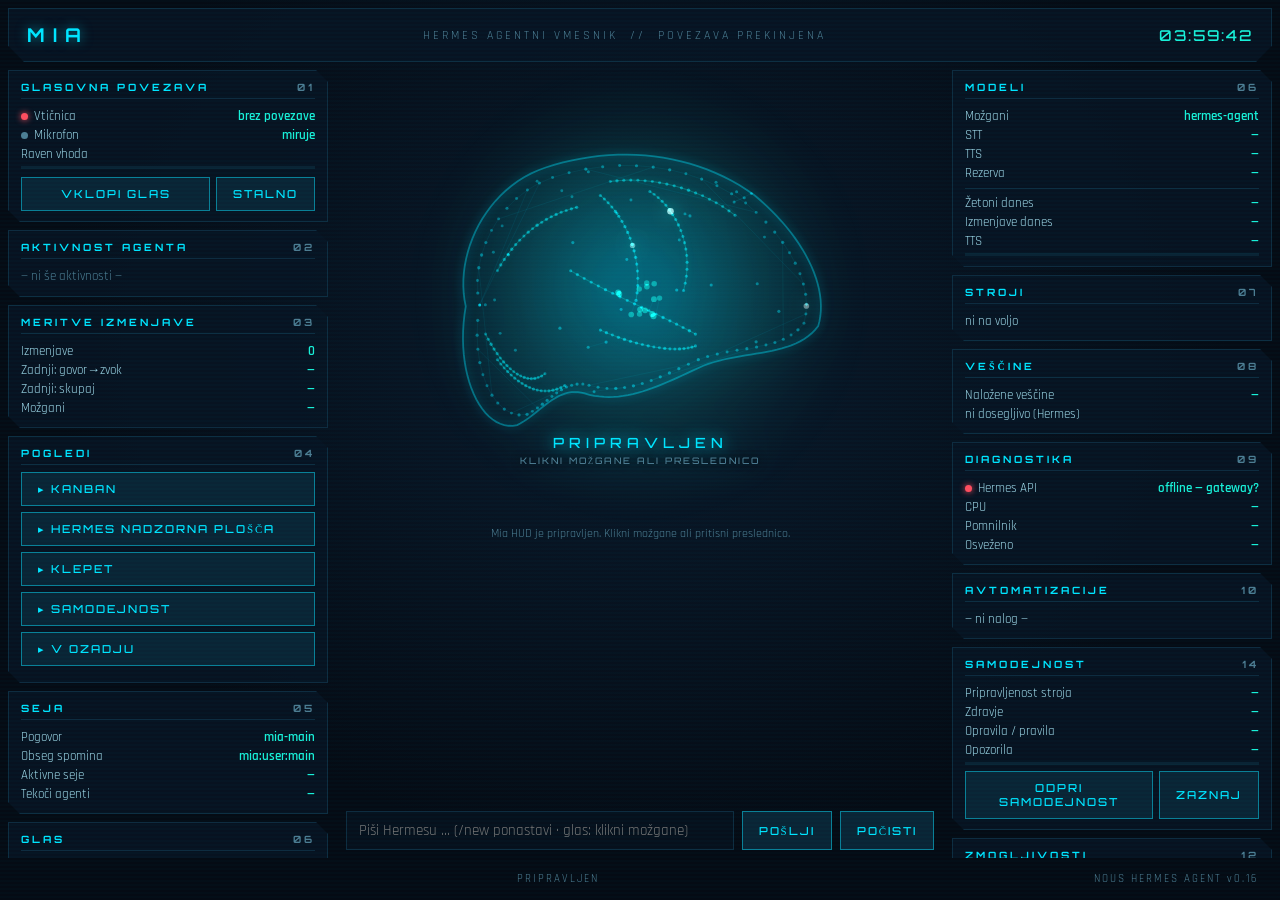
==== commit 3a6caf31: "Deep audit: realtime voice pipeline, bilingual replies, plugin registration - Register all mia_learn" ====
--- a/server/hud/index.html
+++ b/server/hud/index.html
@@ -467,7 +467,7 @@
 let autoListen=true;  // continuous listening re-arms itself on every (re)connect until the user turns it off
 let lastFrameAt=0, micWarned=false;
 let audioCtx=null, workletNode=null, mediaStream=null, srcNode=null;
-let playhead=0, activeSources=[], leftoverByte=null, audioArrived=false;
+let playhead=0, activeSources=[], leftoverByte=null;
 let level=0, turns=0, speakLevel=0, speakAt=0;
 
 const $=id=>document.getElementById(id);
@@ -1019,7 +1019,12 @@
       // Scheduled reminders are spoken without opening a Hermes turn. Use the
       // browser voice as a fallback when no server TTS audio is attached.
       addMsg("mia",e.text||"");
-      try{const u=new SpeechSynthesisUtterance(String(e.text||""));u.lang="sl-SI";u.rate=1;speechSynthesis.speak(u)}catch{}
+      try{
+        const u=new SpeechSynthesisUtterance(String(e.text||""));
+        u.lang=(e.lang||document.documentElement.lang)==="en"?"en-US":"sl-SI";
+        u.rate=1;
+        speechSynthesis.speak(u);
+      }catch{}
     }
     else if(e.type==="partial_transcript"){ showLive(e.text); }
     else if(e.type==="transcript"){ clearLive(); if(e.text)addMsg("you",e.text); }
@@ -1115,10 +1120,14 @@
   for(let i=0;i<i16.length;i++)f32[i]=i16[i]/32768;
   const ab=audioCtx.createBuffer(1,f32.length,16000); ab.copyToChannel(f32,0);
   const src=audioCtx.createBufferSource(); src.buffer=ab; src.connect(audioCtx.destination);
-  const t=Math.max(audioCtx.currentTime+0.06,playhead);
+  const now=audioCtx.currentTime;
+  // Small jitter buffer at the start of a reply: TTS chunks arrive a few tens
+  // of ms apart, and starting the very first one immediately causes audible
+  // underruns. 150 ms of lead is enough for local engines and still snappy.
+  const lead = playhead <= now + 0.01 ? 0.15 : 0.04;
+  const t=Math.max(now+lead,playhead);
   src.start(t); playhead=t+ab.duration;
   activeSources.push(src); src.onended=()=>{activeSources=activeSources.filter(x=>x!==src)};
-  audioArrived=true;
 }
 function stopPlayback(){ activeSources.forEach(s=>{try{s.stop()}catch{}}); activeSources=[]; playhead=0; }
 window.MiaAudio={delay:()=>Math.max(0,(playhead-(audioCtx?audioCtx.currentTime:0)))};
@@ -1271,7 +1280,6 @@
   }
   try{await initMic()}catch(err){addMsg("sys","mikrofon blokiran: "+err.message);return}
   stopPlayback();                       // barge-in
-  audioArrived=false;
   ws.send(JSON.stringify({type:"start",sample_rate:16000,format:"pcm_s16le",channels:1,conversation:CONV}));
   capturing=true;
   $("talkBtn").textContent="■ USTAVI IN POŠLJI"; $("micState").textContent="V ŽIVO";
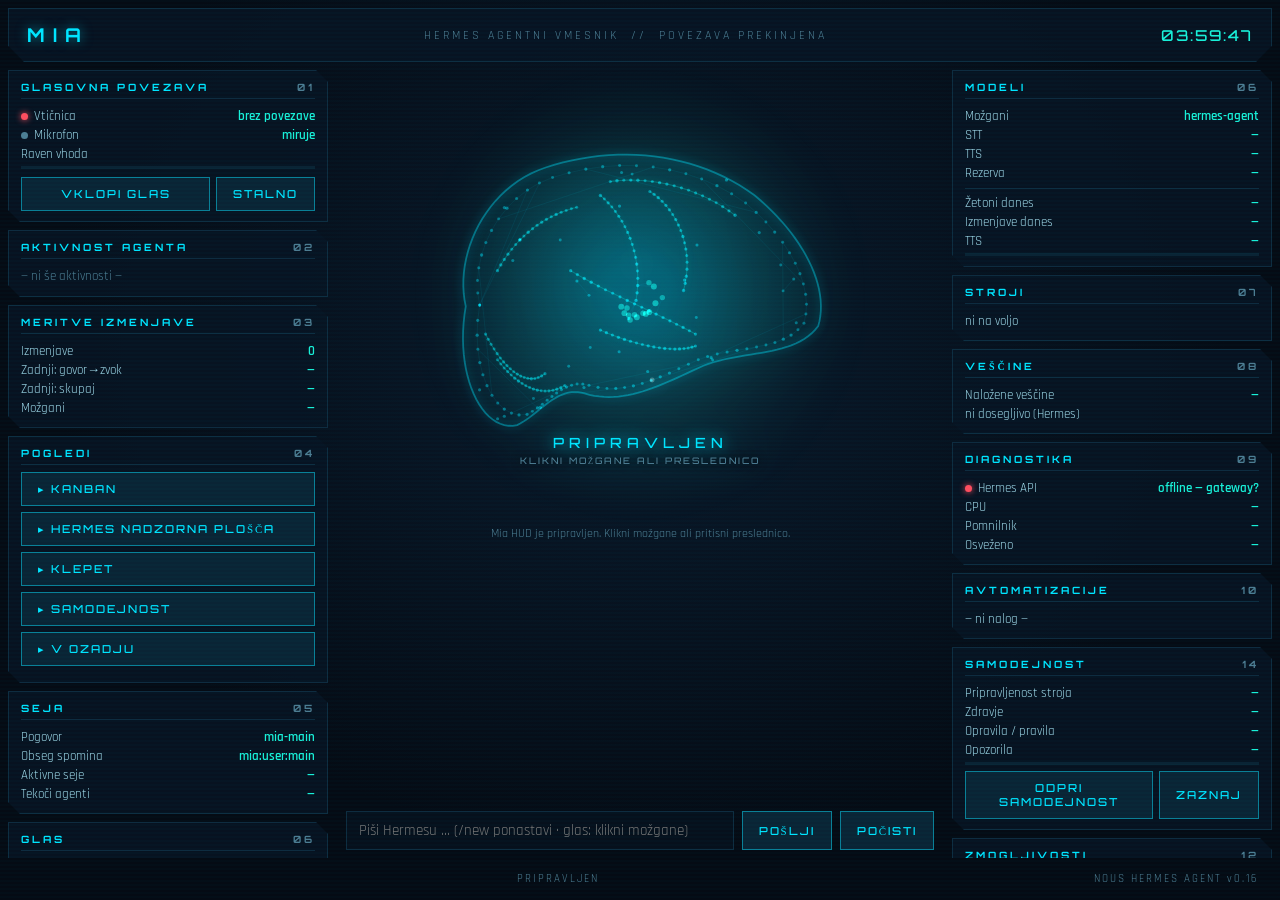
==== commit 60ef4e2b: "Close WS auth bypass, fix intent routing and pitch forwarding - Require MIA_HUD_TOKEN on /ws even wh" ====
--- a/server/hud/index.html
+++ b/server/hud/index.html
@@ -1291,10 +1291,11 @@
 $("stopBtn").onclick=stopRun;
 
 /* ---- pop-up viewer ---- */
-const DASH_PROXY=`https://${location.hostname}:9443`;
+let DASH_PORT=9443;
+function dashProxy(){return `https://${location.hostname}:${DASH_PORT}`}
 function openView(name,path){
   $("viewerTitle").textContent=name;
-  $("viewerIframe").src=String(path).startsWith("/hud/")?path:DASH_PROXY+path;
+  $("viewerIframe").src=String(path).startsWith("/hud/")?path:dashProxy()+path;
   $("viewer").classList.add("open");
 }
 function closeView(){
@@ -1538,6 +1539,7 @@
 }
 fetch("/api/hud-config").then(r=>r.json()).then(c=>{
   ALLOW_EXTERNAL=!!c.allow_external_media;
+  if(c.dashboard_port)DASH_PORT=+c.dashboard_port;
   if($("pitchSlider")&&c.pitch_semitones!=null){
     const hz=Math.round(PITCH_BASE_HZ*Math.pow(2,c.pitch_semitones/12));
     $("pitchSlider").value=Math.max(70,Math.min(240,hz)); pitchLabel(+$("pitchSlider").value);
@@ -1632,7 +1634,8 @@
 (()=>{
   const p=new URLSearchParams(location.search).get("token");
   if(!p)return;
-  document.cookie=`mia_token=${encodeURIComponent(p)}; path=/; max-age=31536000; secure; samesite=lax`;
+  const sec=location.protocol==="https:"?"; secure":"";
+  document.cookie=`mia_token=${encodeURIComponent(p)}; path=/; max-age=31536000${sec}; samesite=lax`;
   const clean=new URL(location.href); clean.searchParams.delete("token");
   history.replaceState({}, "", clean.pathname+(clean.search||"")+(clean.hash||""));
 })();
@@ -1649,7 +1652,8 @@
 }
 $("pinBtn").onclick=async()=>{
   const v=$("pinInput").value.trim(); if(!v)return;
-  document.cookie=`mia_token=${encodeURIComponent(v)}; path=/; max-age=31536000; secure; samesite=lax`;
+  const sec=location.protocol==="https:"?"; secure":"";
+  document.cookie=`mia_token=${encodeURIComponent(v)}; path=/; max-age=31536000${sec}; samesite=lax`;
   const r=await fetch("/api/usage");
   if(r.status===401){$("pinMsg").textContent="DOSTOP ZAVRNJEN";$("pinInput").value="";return}
   location.reload();
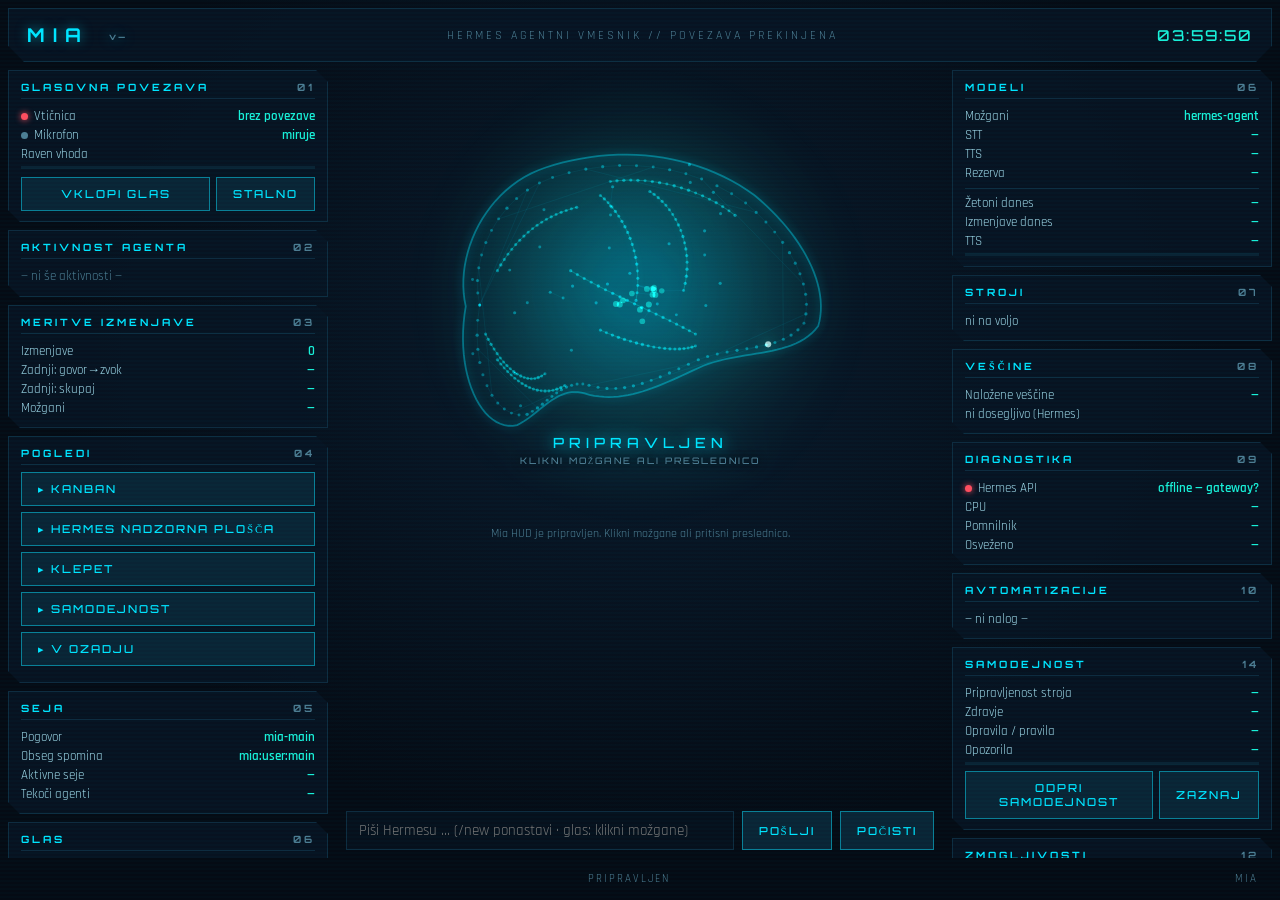
==== commit c603fdd9: "release: v1.1.0 — versioning, screenshot, installers and tooling - VERSION is the single source of t" ====
--- a/server/hud/index.html
+++ b/server/hud/index.html
@@ -32,6 +32,7 @@
   clip-path:polygon(0 0,100% 0,100% 70%,calc(100% - 16px) 100%,16px 100%,0 70%);
 }
 header h1{font-family:'Orbitron'; font-size:19px; letter-spacing:8px; color:var(--cyan); text-shadow:0 0 12px #00e5ff88}
+header h1 .ver{font-size:9px; letter-spacing:2px; color:var(--txt-dim); vertical-align:middle; margin-left:6px}
 header .sub{font-size:12px; letter-spacing:3px; color:var(--txt-dim)}
 #clock{font-family:'Orbitron'; font-size:15px; letter-spacing:2px; color:var(--teal)}
 .col{display:flex; flex-direction:column; gap:8px; overflow-y:auto; scrollbar-width:thin; scrollbar-color:var(--line) transparent}
@@ -272,8 +273,8 @@
 </div>
 <div id="grid">
   <header>
-    <h1>MIA</h1>
-    <div class="sub">HERMES AGENTNI VMESNIK &nbsp;//&nbsp; <span id="connState">POVEZAVA PREKINJENA</span></div>
+    <h1>MIA <span class="ver" id="appVer">v—</span></h1>
+    <div class="sub">HERMES AGENTNI VMESNIK // <span id="connState">POVEZAVA PREKINJENA</span></div>
     <div id="clock">--:--:--</div>
   </header>
 
@@ -455,7 +456,7 @@
   <footer>
     <span></span>
     <span id="footMsg">PRIPRAVLJEN</span>
-    <span>NOUS HERMES AGENT v0.16</span>
+    <span id="footVer">MIA</span>
   </footer>
 </div>
 
@@ -1540,6 +1541,8 @@
 fetch("/api/hud-config").then(r=>r.json()).then(c=>{
   ALLOW_EXTERNAL=!!c.allow_external_media;
   if(c.dashboard_port)DASH_PORT=+c.dashboard_port;
+  if($("appVer")&&c.version)$("appVer").textContent="v"+c.version;
+  if($("footVer")&&c.version)$("footVer").textContent="MIA v"+c.version;
   if($("pitchSlider")&&c.pitch_semitones!=null){
     const hz=Math.round(PITCH_BASE_HZ*Math.pow(2,c.pitch_semitones/12));
     $("pitchSlider").value=Math.max(70,Math.min(240,hz)); pitchLabel(+$("pitchSlider").value);
